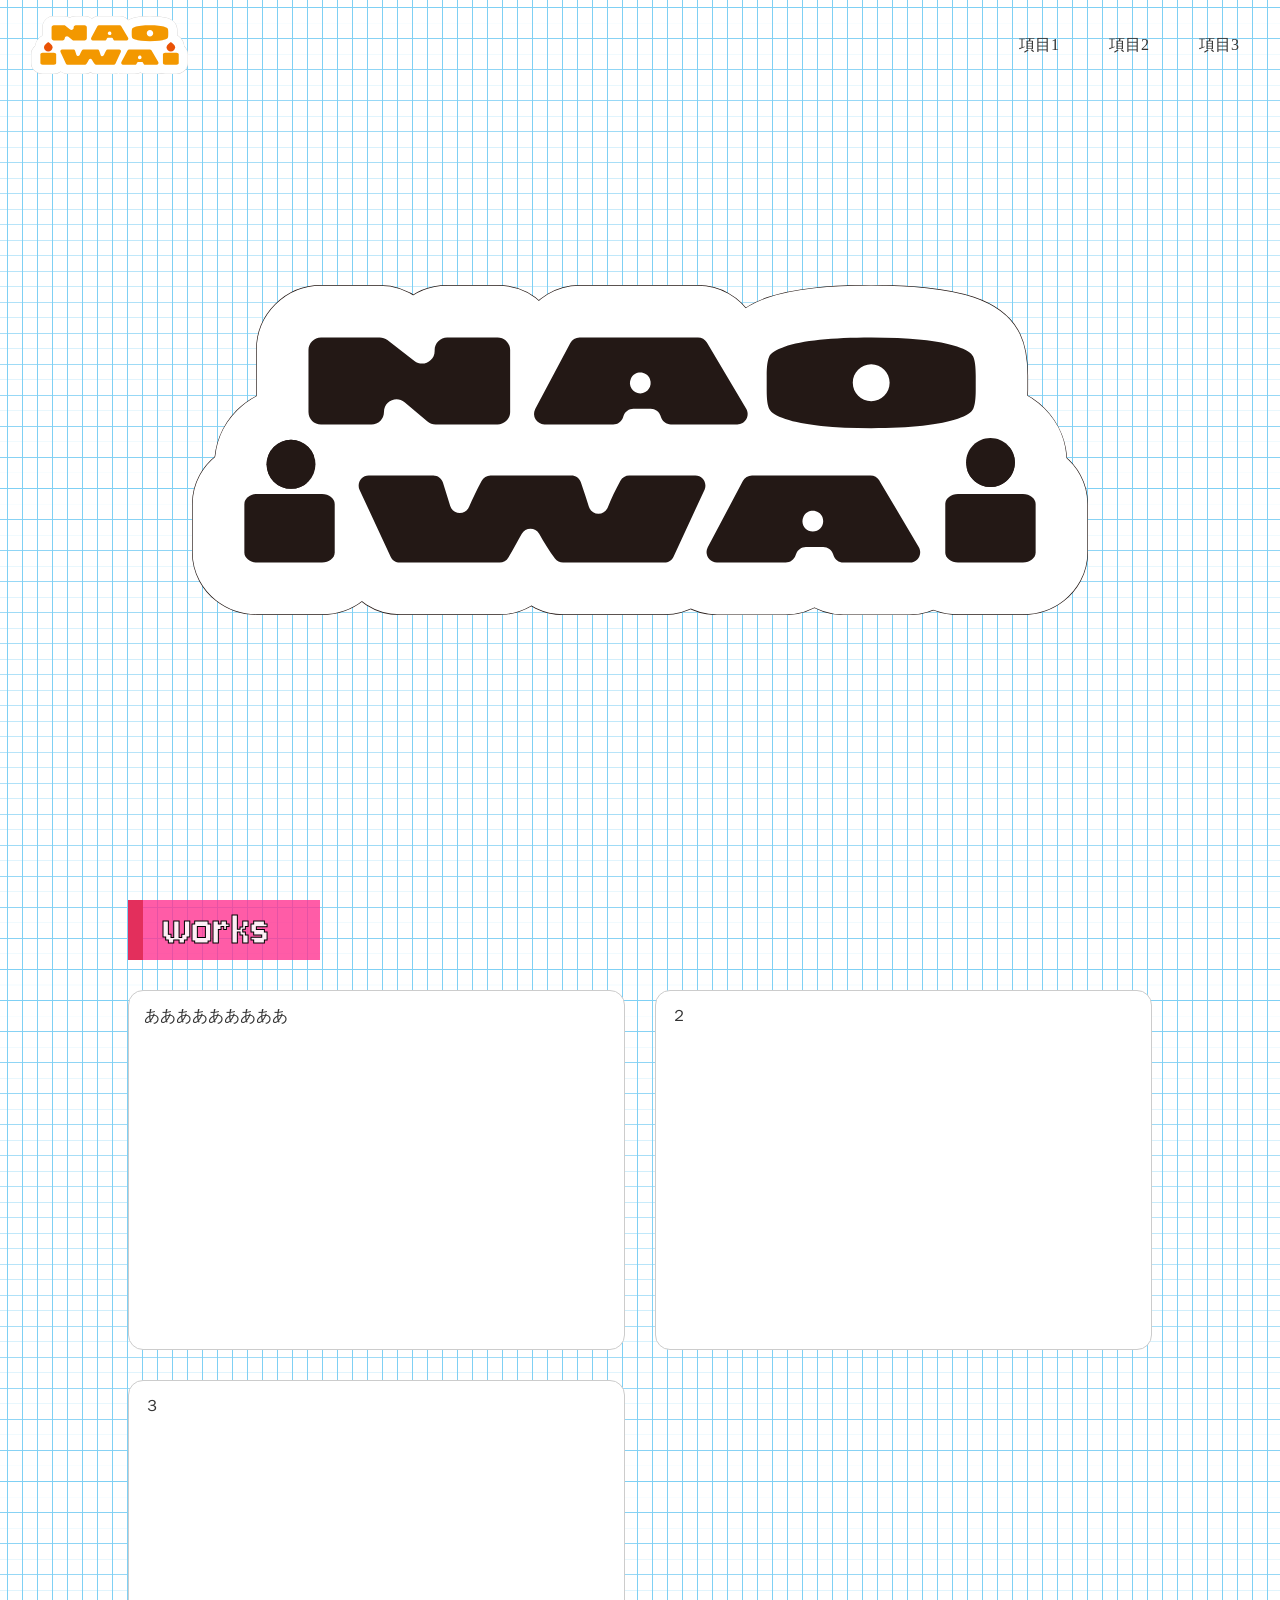
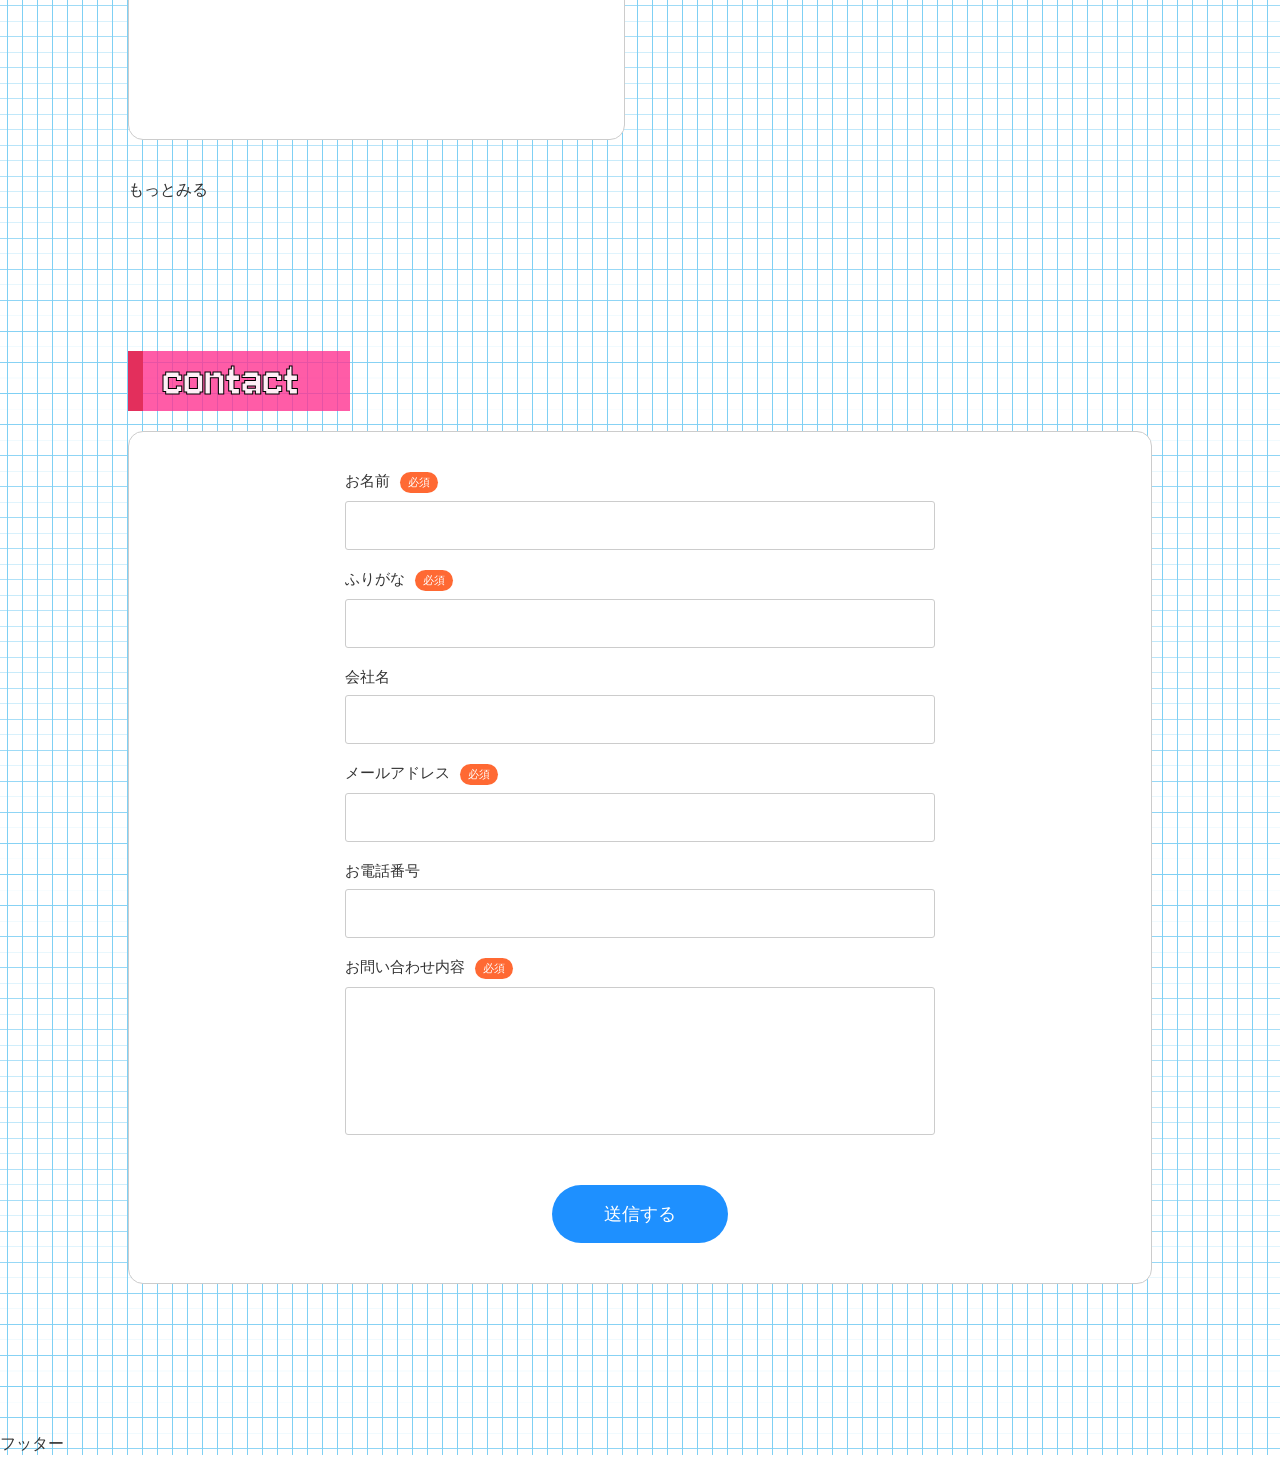
==== index.html @ 68510808 "途中" ====
<!doctype html>
<html lang="ja">
  <head>
    <meta charset="UTF-8" />
    <meta name="viewport" content="width=device-width, initial-scale=1.0" />
    <link rel="stylesheet" href="css/style.css" />
    <link rel="preconnect" href="https://fonts.googleapis.com" />
    <link rel="preconnect" href="https://fonts.gstatic.com" crossorigin />
    <link
      href="https://fonts.googleapis.com/css2?family=Afacad:ital,wght@0,400..700;1,400..700&family=Coral+Pixels&family=DotGothic16&family=Jersey+10&family=Kiwi+Maru&family=Noto+Serif+JP:wght@200..900&display=swap"
      rel="stylesheet"
    />
    <title>portfolio</title>
  </head>
  <body>
    <header>
      <h1>
        <a href="index.html">
          <img src="img/svg/logo-yellow-stroke.svg" alt="logo" />
        </a>
      </h1>
      <nav class="global-nav">
        <ul>
          <li><a href="">項目1</a></li>
          <li><a href="">項目2</a></li>
          <li><a href="">項目3</a></li>
        </ul>
      </nav>
    </header>
    <main>
      <h1 class="main-visual">
        <img src="img/svg/logo-black-stroke.svg" alt="logo" />
      </h1>
      <section class="works">
        <h2 class="section-title">works</h2>
        <ul class="works-list">
          <li>
            <a href="">あああああああああ</a>
          </li>
          <li><a href="">２</a></li>
          <li><a href="">３</a></li>
        </ul>
        <a href="" class="more-btn">もっとみる</a>
      </section>

      <!-- <section class="works">
          <h2 class="section-title"></h2>
        </section>
        <section class="profile">
          <h2 class="section-title"></h2>
        </section>
        <section class="favourites">
          <h2 class="section-title"></h2>
        </section> -->
      <section class="contact">
        <h2 class="section-title">contact</h2>
        <div class="bg-wrap">
          <form action="" method="post">
            <p>
              <label for="name" class="required">お名前</label>
              <input type="text" name="name" id="name" required />
            </p>
            <p>
              <label for="kana" class="required">ふりがな</label>
              <input type="text" name="kana" id="kana" required />
            </p>
            <p>
              <label for="company">会社名</label>
              <input type="text" name="company" id="company" />
            </p>
            <p>
              <label for="email" class="required">メールアドレス</label>
              <input type="email" name="email" id="email" />
            </p>
            <p>
              <label for="tel">お電話番号</label>
              <input type="tel" name="tel" id="tel" />
            </p>
            <p>
              <label for="detail" class="required">お問い合わせ内容</label>
              <textarea name="detail" id="detail" rows="6" required></textarea>
            </p>
            <input type="submit" value="送信する" />
          </form>
        </div>
      </section>
    </main>
    <footer>フッター</footer>
    <script src="https://ajax.googleapis.com/ajax/libs/jquery/3.7.1/jquery.min.js"></script>
    <script type="text/javascript" src="js/main.js"></script>
  </body>
</html>
---- css/style.css ----
@charset "utf-8";
* {
  margin: 0;
  padding: 0;
  box-sizing: border-box;
}
body {
  /* font-family: sans-serif; */
  color: #333;
  position: relative;
  z-index: 0;
  isolation: isolate;
}
body::before {
  content: "";
  position: absolute;
  top: 0;
  left: 0;
  width: 100%;
  height: 100%;
  background-image: url(../img/bg-grid-lightblue.png);
  background-size: 15px;
  opacity: 0.5;
  z-index: -1;
}
img {
  width: 100%;
  vertical-align: auto;
}
a {
  color: #333;
  text-decoration: none;
}
li {
  list-style: none;
}
h1,
h2,
h3 {
  line-height: 1;
}
@media (width>767px) {
  .bg-wrap {
    margin: 80px auto;
    padding: 30px 40px;
  }
}

/* 共通 */
p {
  font-size: 15px;
}
section {
  width: 80vw;
  margin: 0 auto 150px;
}
.bg-wrap {
  /* width: 100%; */
  margin: 20px auto;
  padding: 40px 20px;
  background-color: #fff;
  border: 1px solid #ccc;
  border-radius: 15px;
}
h2.section-title {
  width: fit-content;
  padding: 5px 50px 5px 20px;
  font-family: "Jersey 10", sans-serif;
  font-weight: 400;
  font-size: 50px;
  color: transparent;
  background-color: rgb(255, 52, 146, 0.8);
  border-left: 15px solid rgb(227, 47, 92);
  text-shadow: 0 0 0 rgb(255, 255, 255, 0.9);
  -webkit-text-stroke: 1px #000;
  text-stroke: 1px #000;
}

/* header */
header {
  width: 100%;
  height: 60px;
  margin: 0 auto;
  padding: 0 30px;
  display: flex;
  justify-content: space-between;
  gap: 30px;
  border: 1px solid transparent;
  position: fixed;
  top: 15px;
  left: 50%;
  transform: translatex(-50%);
  transition: all 0.2s;
  z-index: 99999;
}
header.is-scrolled {
  width: 40vw;
  padding: 5px 50px;
  background-color: #fff;
  border-radius: 100vh;
  border: 1px solid #ccc;
}
header h1 {
  visibility: hidden;
}
header.is-scrolled h1 {
  visibility: visible;
}
header h1 img {
  height: 100%;
}
header .global-nav ul {
  height: 100%;
  display: flex;
  gap: 30px;
  place-items: center;
}
header .global-nav ul li a {
  padding: 10px;
  display: block;
}

/* main-visual */
.main-visual {
  width: 70vw;
  height: 100vh;
  margin: 0 auto;
  display: grid;
  place-items: center;
}

/* works */
.works-list {
  margin: 30px auto 40px;
  display: grid;
  grid-template-rows: auto;
  grid-template-columns: repeat(2, 1fr);
  gap: 30px;
}
.works-list li {
  height: 40vh;
  padding: 15px;
  background-color: #fff;
  border: 1px solid #ccc;
  border-radius: 15px;
}
.works-list li a {
  display: block;
  width: 100%;
  height: 100%;
}

/* contact */
section.contact form {
  display: flex;
  flex-direction: column;
  gap: 20px;
  margin: 0 auto;
}
section.contact form p {
  display: flex;
  flex-direction: column;
  /* justify-content: space-between; */
  /* align-items: center; */
  gap: 8px;
}
section.contact form p label {
  /* margin-bottom: 8px; */
}
section.conact form input {
  height: 6vh;
}
section.contact form textarea {
  margin-bottom: 30px;
  resize: none;
}
section.contact form input,
section.contact form textarea {
  width: 100%;
  padding: 13px;
  font-size: 18px;
  border: 1px solid #ccc;
  border-radius: 3px;
}
section.contact form input[type="submit"] {
  width: 90%;
  line-height: 1;
  margin: 0 auto;
  padding: 25px;
  display: block;
  cursor: pointer;
  color: #fff;
  background-color: dodgerblue;
  /* background-color: deeppink; */
  border: none;
  border-radius: 100vh;
}
section.contact form label.required::after {
  content: "必須";
  margin-left: 10px;
  padding: 5px 8px;
  font-size: 11px;
  font-weight: 500;
  color: #fff;
  line-height: 1;
  background-color: rgba(255, 68, 0, 0.8);
  border-radius: 100vh;
  display: inline-flex;
  place-items: center;
  vertical-align: middle;
}
@media (width>767px) {
  section.contact form {
    width: 60%;
  }
  section.contact form input[type="submit"] {
    width: 30%;
    padding: 20px;
  }
}
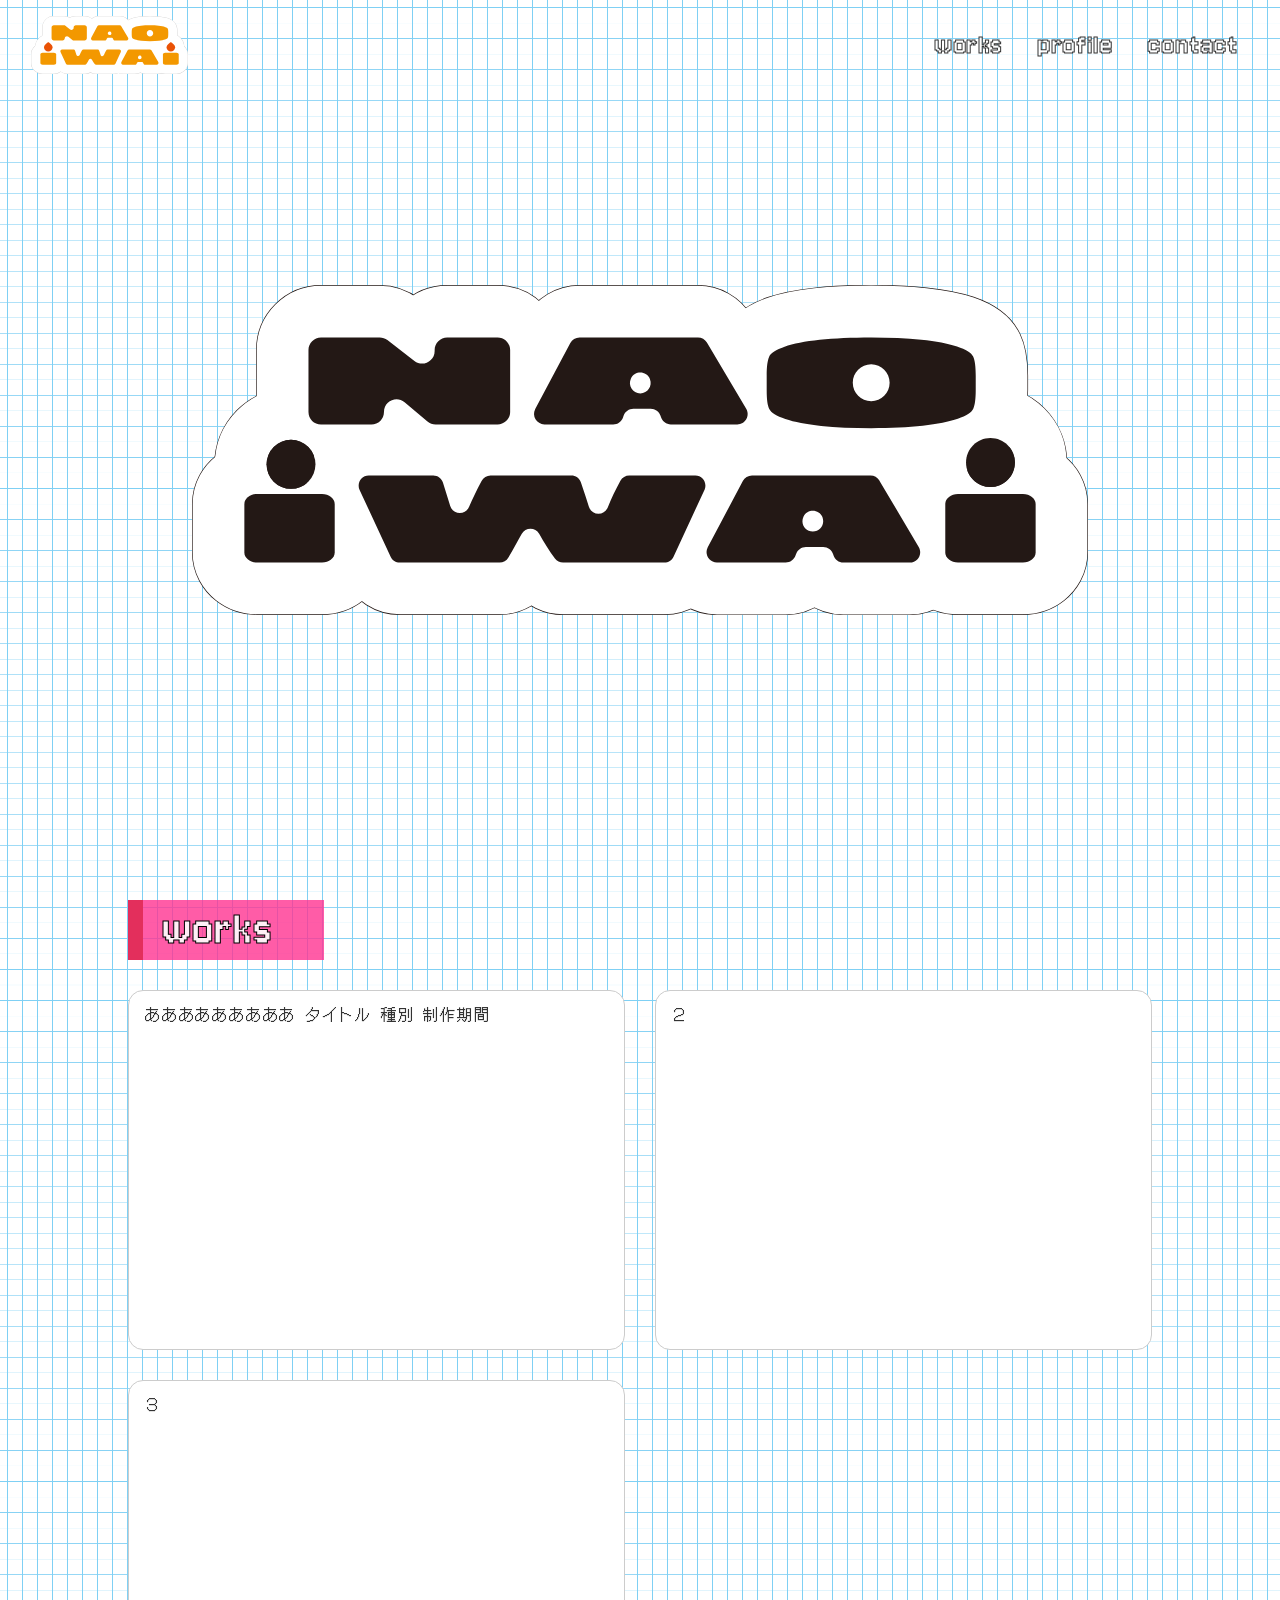
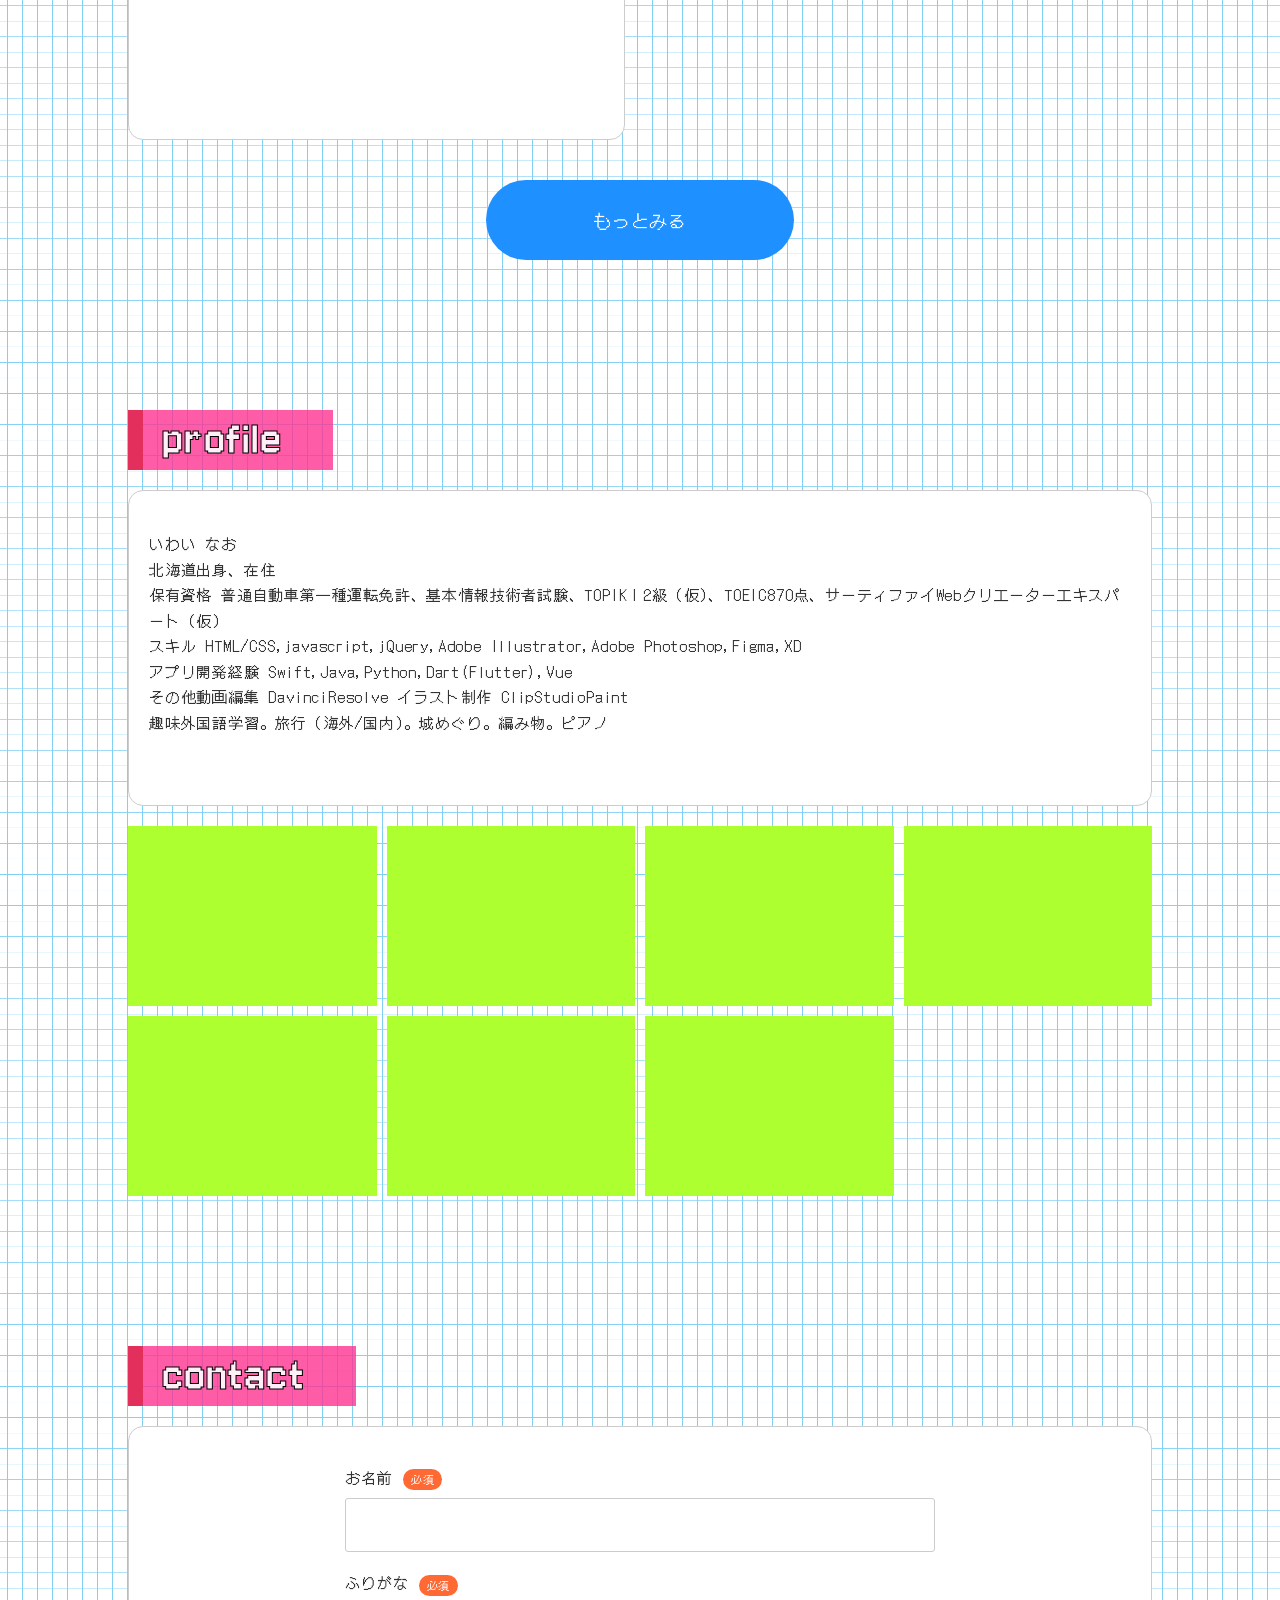
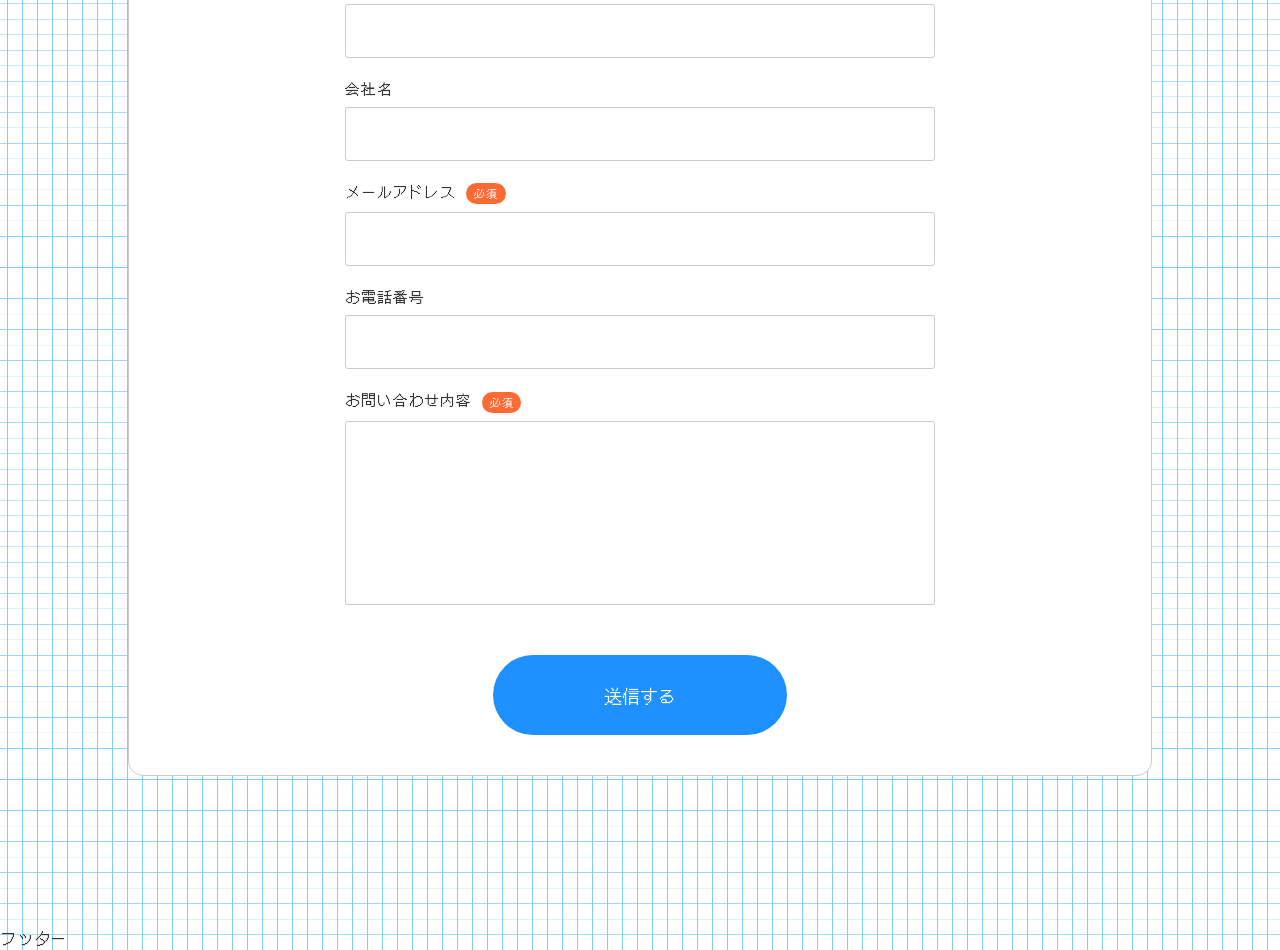
==== commit 2064155b: "学校途中" ====
--- a/index.html
+++ b/index.html
@@ -21,9 +21,9 @@
       </h1>
       <nav class="global-nav">
         <ul>
-          <li><a href="">項目1</a></li>
-          <li><a href="">項目2</a></li>
-          <li><a href="">項目3</a></li>
+          <li><a href="#works">works</a></li>
+          <li><a href="#profile">profile</a></li>
+          <li><a href="#contact">contact</a></li>
         </ul>
       </nav>
     </header>
@@ -31,11 +31,11 @@
       <h1 class="main-visual">
         <img src="img/svg/logo-black-stroke.svg" alt="logo" />
       </h1>
-      <section class="works">
+      <section class="works" id="works">
         <h2 class="section-title">works</h2>
         <ul class="works-list">
           <li>
-            <a href="">あああああああああ</a>
+            <a href="">あああああああああ タイトル 種別 制作期間</a>
           </li>
           <li><a href="">２</a></li>
           <li><a href="">３</a></li>
@@ -43,16 +43,41 @@
         <a href="" class="more-btn">もっとみる</a>
       </section>
 
-      <!-- <section class="works">
-          <h2 class="section-title"></h2>
-        </section>
-        <section class="profile">
-          <h2 class="section-title"></h2>
-        </section>
-        <section class="favourites">
-          <h2 class="section-title"></h2>
-        </section> -->
-      <section class="contact">
+      <section class="profile" id="profile">
+        <h2 class="section-title">profile</h2>
+        <div class="bg-wrap">
+          <div class="detail">
+            <p>いわい なお</p>
+            <p>北海道出身、在住</p>
+            <p>
+              保有資格
+              普通自動車第一種運転免許、基本情報技術者試験、TOPIKⅠ2級（仮）、TOEIC870点、サーティファイWebクリエーターエキスパート（仮）
+            </p>
+            <p>
+              スキル HTML/CSS,javascript,jQuery,Adobe Illustrator,Adobe
+              Photoshop,Figma,XD
+            </p>
+            <p>アプリ開発経験 Swift,Java,Python,Dart(Flutter),Vue</p>
+            <p>その他動画編集 DavinciResolve イラスト制作 ClipStudioPaint</p>
+            <p>趣味外国語学習。旅行（海外/国内）。城めぐり。編み物。ピアノ</p>
+          </div>
+        </div>
+        <div class="favourites">
+          <ul>
+            <li class="fav-item1">
+              <p>写真説明がここに入る。写真説明の文章サンプル</p>
+            </li>
+            <li class="fav-item2"><p>写真説明A</p></li>
+            <li class="fav-item3"><p>写真説明A</p></li>
+            <li class="fav-item4"><p>写真説明A</p></li>
+            <li class="fav-item5"><p>写真説明A</p></li>
+            <li class="fav-item6"><p>写真説明A</p></li>
+            <li class="fav-item7"><p>写真説明A</p></li>
+          </ul>
+        </div>
+      </section>
+
+      <section class="contact" id="contact">
         <h2 class="section-title">contact</h2>
         <div class="bg-wrap">
           <form action="" method="post">
@@ -86,6 +111,8 @@
       </section>
     </main>
     <footer>フッター</footer>
+    <!-- topへもどるボタン -->
+
     <script src="https://ajax.googleapis.com/ajax/libs/jquery/3.7.1/jquery.min.js"></script>
     <script type="text/javascript" src="js/main.js"></script>
   </body>
--- a/css/style.css
+++ b/css/style.css
@@ -5,7 +5,8 @@
   box-sizing: border-box;
 }
 body {
-  /* font-family: sans-serif; */
+  font-family: "DotGothic16", sans-serif;
+  letter-spacing: 0.05em;
   color: #333;
   position: relative;
   z-index: 0;
@@ -30,6 +31,7 @@
 a {
   color: #333;
   text-decoration: none;
+  line-height: 1;
 }
 li {
   list-style: none;
@@ -75,6 +77,14 @@
   -webkit-text-stroke: 1px #000;
   text-stroke: 1px #000;
 }
+.works .more-btn:hover,
+section.contact form input[type="submit"]:hover {
+  color: #333;
+  background-color: #fff;
+  border: 2px solid dodgerblue;
+  transform: translatey(5px);
+  /* transform: scale(1.02); */
+}
 
 /* header */
 header {
@@ -90,7 +100,7 @@
   top: 15px;
   left: 50%;
   transform: translatex(-50%);
-  transition: all 0.2s;
+  transition: all 0.4s;
   z-index: 99999;
 }
 header.is-scrolled {
@@ -112,12 +122,27 @@
 header .global-nav ul {
   height: 100%;
   display: flex;
-  gap: 30px;
+  gap: 15px;
   place-items: center;
 }
 header .global-nav ul li a {
   padding: 10px;
+  color: transparent;
+  font-family: "Jersey 10", sans-serif;
+  font-weight: 400;
+  font-size: 30px;
   display: block;
+  text-shadow: 0 0 0 rgb(255, 255, 255, 0.9);
+  -webkit-text-stroke: 1px #333;
+  text-stroke: 1px #333;
+  transition: all 0.2s;
+}
+header.is-scrolled .global-nav ul li a {
+  font-size: 26px;
+}
+header .global-nav ul li a:hover {
+  opacity: 0.8;
+  transform: translateY(2px);
 }
 
 /* main-visual */
@@ -128,6 +153,18 @@
   display: grid;
   place-items: center;
 }
+.main-visual img {
+  animation: fuwafuwa 3s ease-in-out infinite alternate;
+  transition: 1s ease-in-out;
+}
+@keyframes fuwafuwa {
+  0% {
+    transform: translate(0px, -10px) rotate(0deg);
+  }
+  100% {
+    transform: translate(0, 10px) rotate(0deg);
+  }
+}
 
 /* works */
 .works-list {
@@ -139,15 +176,64 @@
 }
 .works-list li {
   height: 40vh;
-  padding: 15px;
   background-color: #fff;
   border: 1px solid #ccc;
   border-radius: 15px;
 }
 .works-list li a {
+  width: 100%;
+  height: 100%;
+  padding: 15px;
   display: block;
-  width: 100%;
-  height: 100%;
+}
+.works .more-btn {
+  width: 30%;
+  height: 80px;
+  margin: 0 auto;
+  padding: 20px;
+  font-size: 18px;
+  color: #fff;
+  background-color: dodgerblue;
+  border-radius: 100vh;
+  display: grid;
+  place-items: center;
+  transition: all 0.2s ease-in-out;
+}
+
+/* profile */
+.profile .detail {
+  margin-bottom: 30px;
+}
+.profile .detail p {
+  line-height: 1.7;
+}
+.profile .favourites ul {
+  display: grid;
+  grid-template-rows: auto;
+  grid-template-columns: repeat(4, 1fr);
+  gap: 10px;
+}
+.profile .favourites ul li {
+  height: 180px;
+  background-color: greenyellow;
+  transition: all 0.1s;
+}
+.profile .favourites ul li p {
+  width: 100%;
+  height: 100%;
+  padding: 15px;
+  display: grid;
+  place-items: center;
+  opacity: 0;
+  transition: all 0.1s;
+}
+.profile .favourites ul li:hover p {
+  background-color: rgb(51, 51, 51, 0.2);
+
+  opacity: 1;
+}
+.profile .favourites ul li.fav-item1 {
+  background-image: url();
 }
 
 /* contact */
@@ -160,8 +246,6 @@
 section.contact form p {
   display: flex;
   flex-direction: column;
-  /* justify-content: space-between; */
-  /* align-items: center; */
   gap: 8px;
 }
 section.contact form p label {
@@ -181,6 +265,7 @@
   font-size: 18px;
   border: 1px solid #ccc;
   border-radius: 3px;
+  font-family: "DotGothic16", sans-serif;
 }
 section.contact form input[type="submit"] {
   width: 90%;
@@ -189,11 +274,12 @@
   padding: 25px;
   display: block;
   cursor: pointer;
+  font-family: "DotGothic16", sans-serif;
   color: #fff;
   background-color: dodgerblue;
-  /* background-color: deeppink; */
-  border: none;
+  border: 2px solid transparent;
   border-radius: 100vh;
+  transition: all 0.2s ease-in-out;
 }
 section.contact form label.required::after {
   content: "必須";
@@ -214,7 +300,8 @@
     width: 60%;
   }
   section.contact form input[type="submit"] {
-    width: 30%;
+    width: 50%;
+    height: 80px;
     padding: 20px;
   }
 }
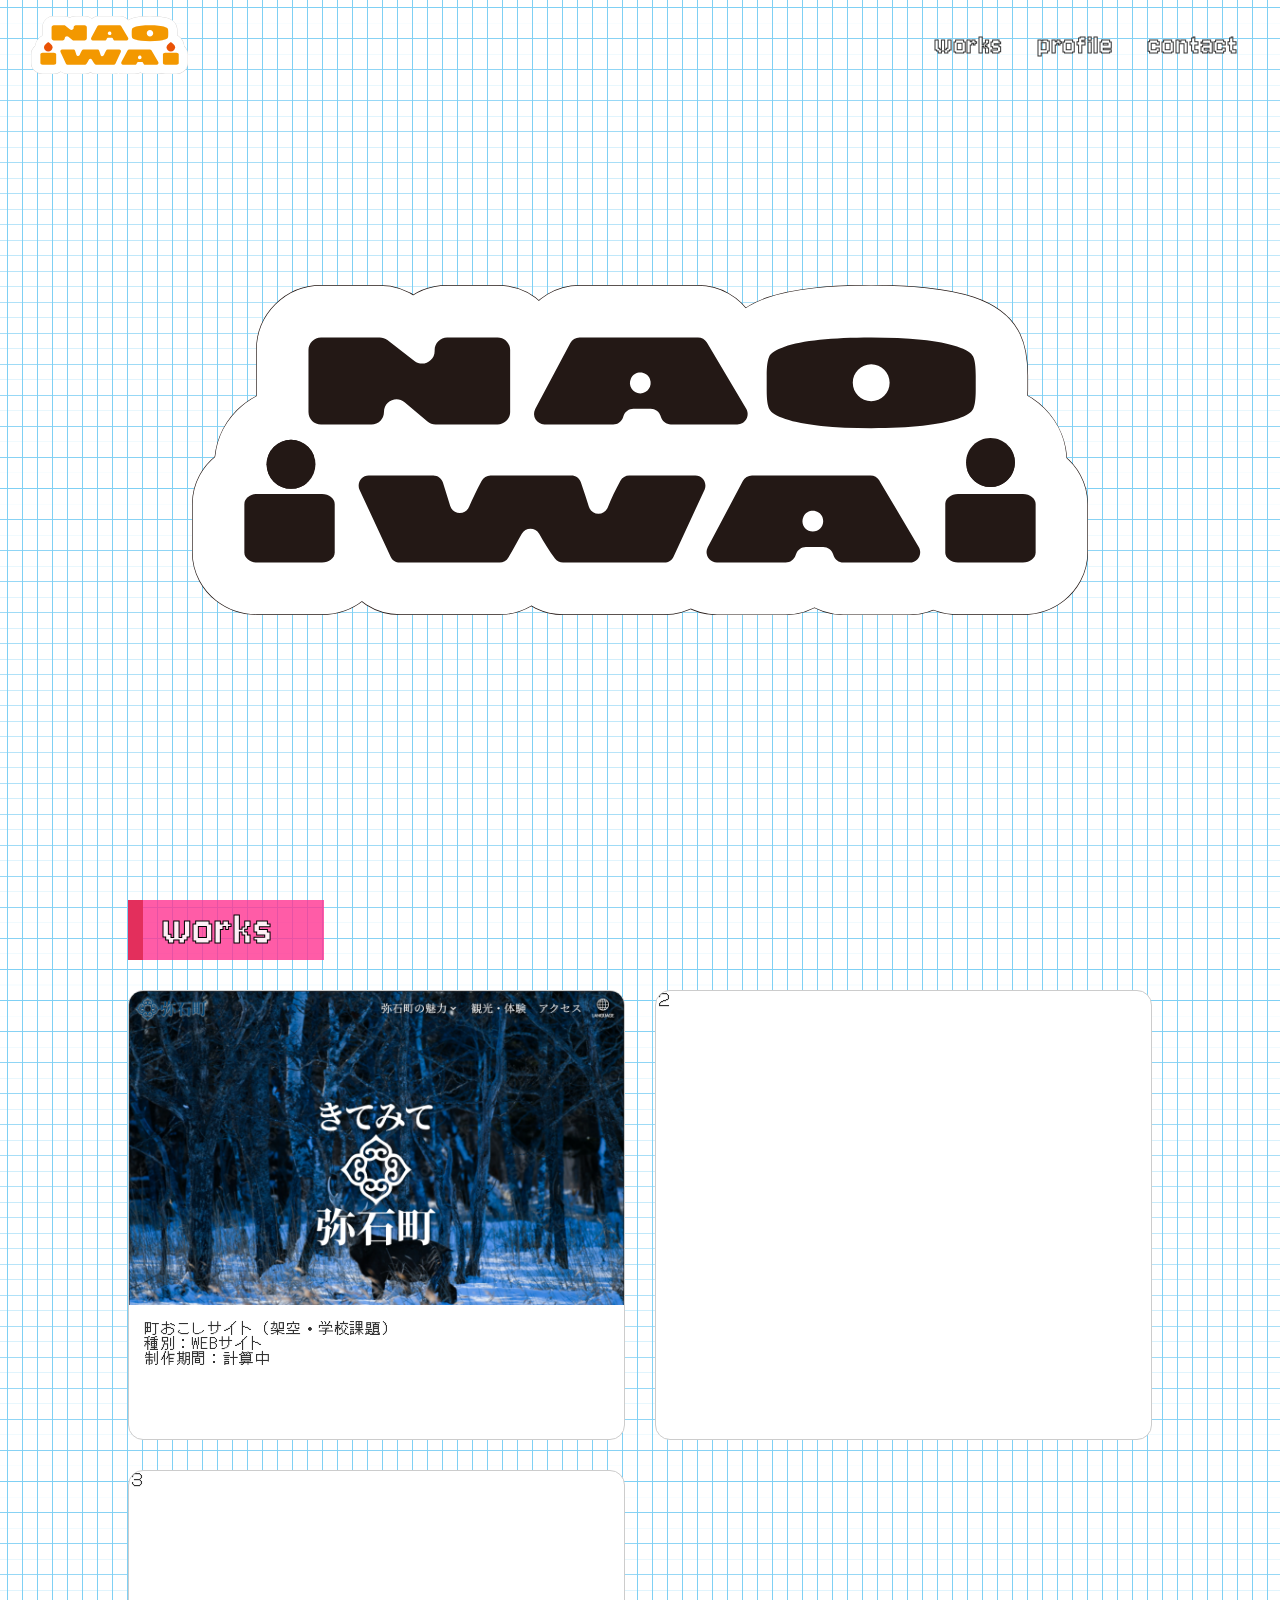
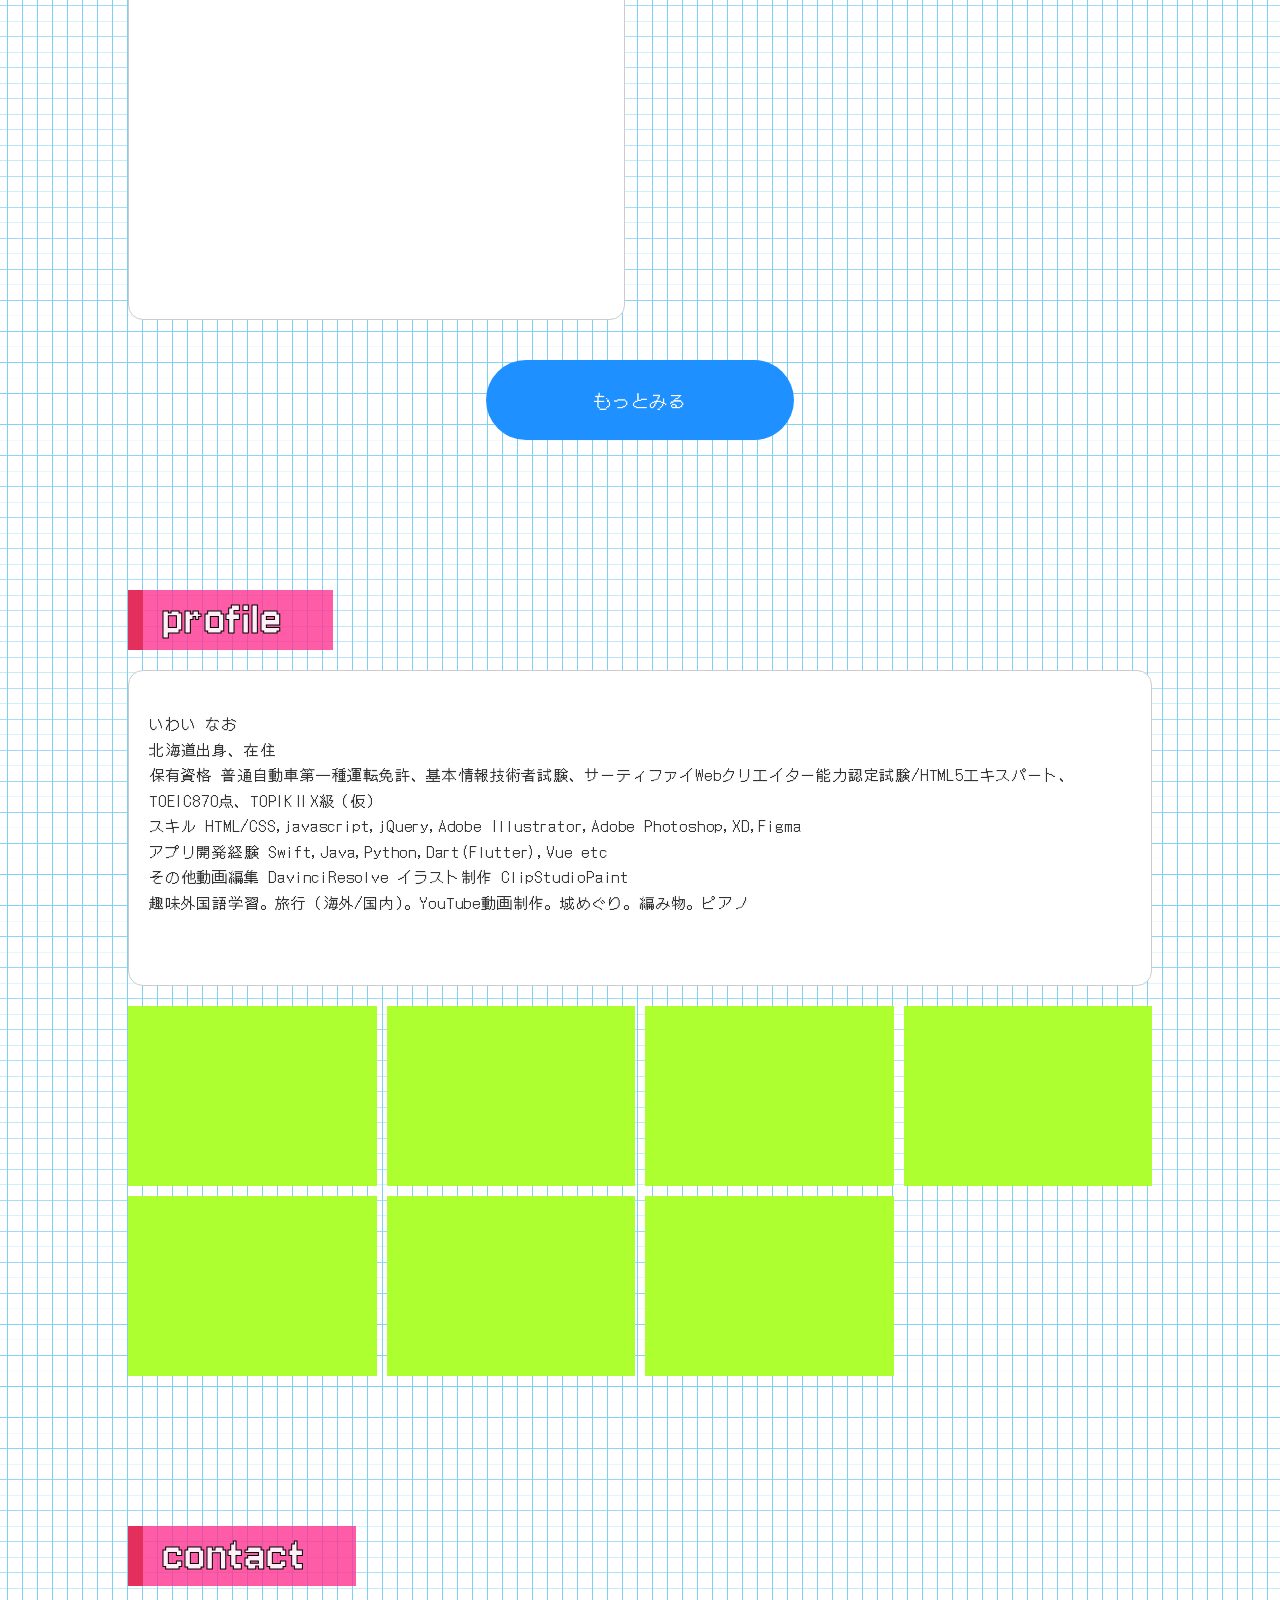
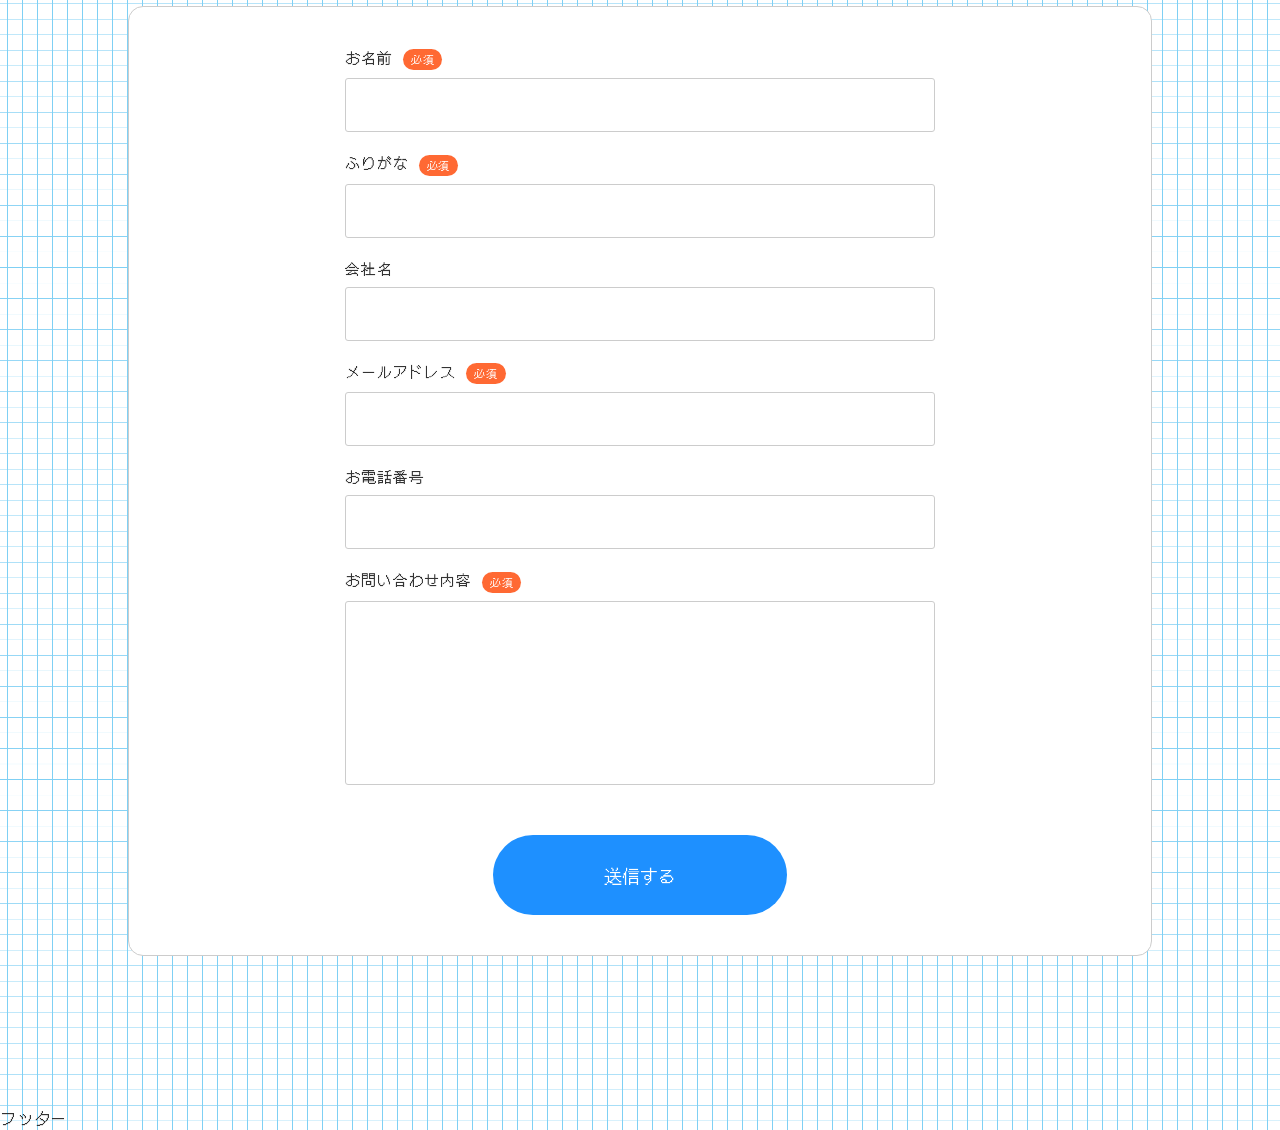
==== commit b1479511: "works修正途中" ====
--- a/index.html
+++ b/index.html
@@ -35,7 +35,21 @@
         <h2 class="section-title">works</h2>
         <ul class="works-list">
           <li>
-            <a href="">あああああああああ タイトル 種別 制作期間</a>
+            <a href="">
+              <div class="work-item">
+                <div class="img">
+                  <img
+                    src="img/work-biseki-pc.png"
+                    alt="弥石町サイトイメージ"
+                  />
+                </div>
+                <div class="info">
+                  <p>町おこしサイト（架空・学校課題）</p>
+                  <p>種別：WEBサイト</p>
+                  <p>制作期間：計算中</p>
+                </div>
+              </div>
+            </a>
           </li>
           <li><a href="">２</a></li>
           <li><a href="">３</a></li>
@@ -51,15 +65,20 @@
             <p>北海道出身、在住</p>
             <p>
               保有資格
-              普通自動車第一種運転免許、基本情報技術者試験、TOPIKⅠ2級（仮）、TOEIC870点、サーティファイWebクリエーターエキスパート（仮）
+              普通自動車第一種運転免許、基本情報技術者試験、サーティファイWebクリエイター能力認定試験/HTML5エキスパート、TOEIC870点、TOPIKⅡX級（仮）
             </p>
             <p>
               スキル HTML/CSS,javascript,jQuery,Adobe Illustrator,Adobe
-              Photoshop,Figma,XD
+              Photoshop,XD,Figma
             </p>
-            <p>アプリ開発経験 Swift,Java,Python,Dart(Flutter),Vue</p>
+            <p>アプリ開発経験 Swift,Java,Python,Dart(Flutter),Vue etc</p>
             <p>その他動画編集 DavinciResolve イラスト制作 ClipStudioPaint</p>
-            <p>趣味外国語学習。旅行（海外/国内）。城めぐり。編み物。ピアノ</p>
+            <p>
+              趣味外国語学習。旅行（海外/国内）。<a
+                href="https://youtube.com/@mihizosydleps"
+                >YouTube</a
+              >動画制作。城めぐり。編み物。ピアノ
+            </p>
           </div>
         </div>
         <div class="favourites">
--- a/css/style.css
+++ b/css/style.css
@@ -175,17 +175,38 @@
   gap: 30px;
 }
 .works-list li {
-  height: 40vh;
+  height: 50vh;
   background-color: #fff;
   border: 1px solid #ccc;
   border-radius: 15px;
+  overflow: hidden;
+  /* padding: 15px; */
 }
 .works-list li a {
   width: 100%;
   height: 100%;
+  display: block;
+}
+.works-list .work-item {
+  height: 100%;
+  display: flex;
+  flex-direction: column;
+}
+.works-list .work-item .img {
+  height: 70%;
+  overflow: hidden;
+}
+.works-list .work-item .img img {
+  width: 100%;
+}
+.works-list .work-item .info {
+  height: 30%;
   padding: 15px;
-  display: block;
-}
+
+  display: flex;
+  flex-direction: column;
+}
+
 .works .more-btn {
   width: 30%;
   height: 80px;
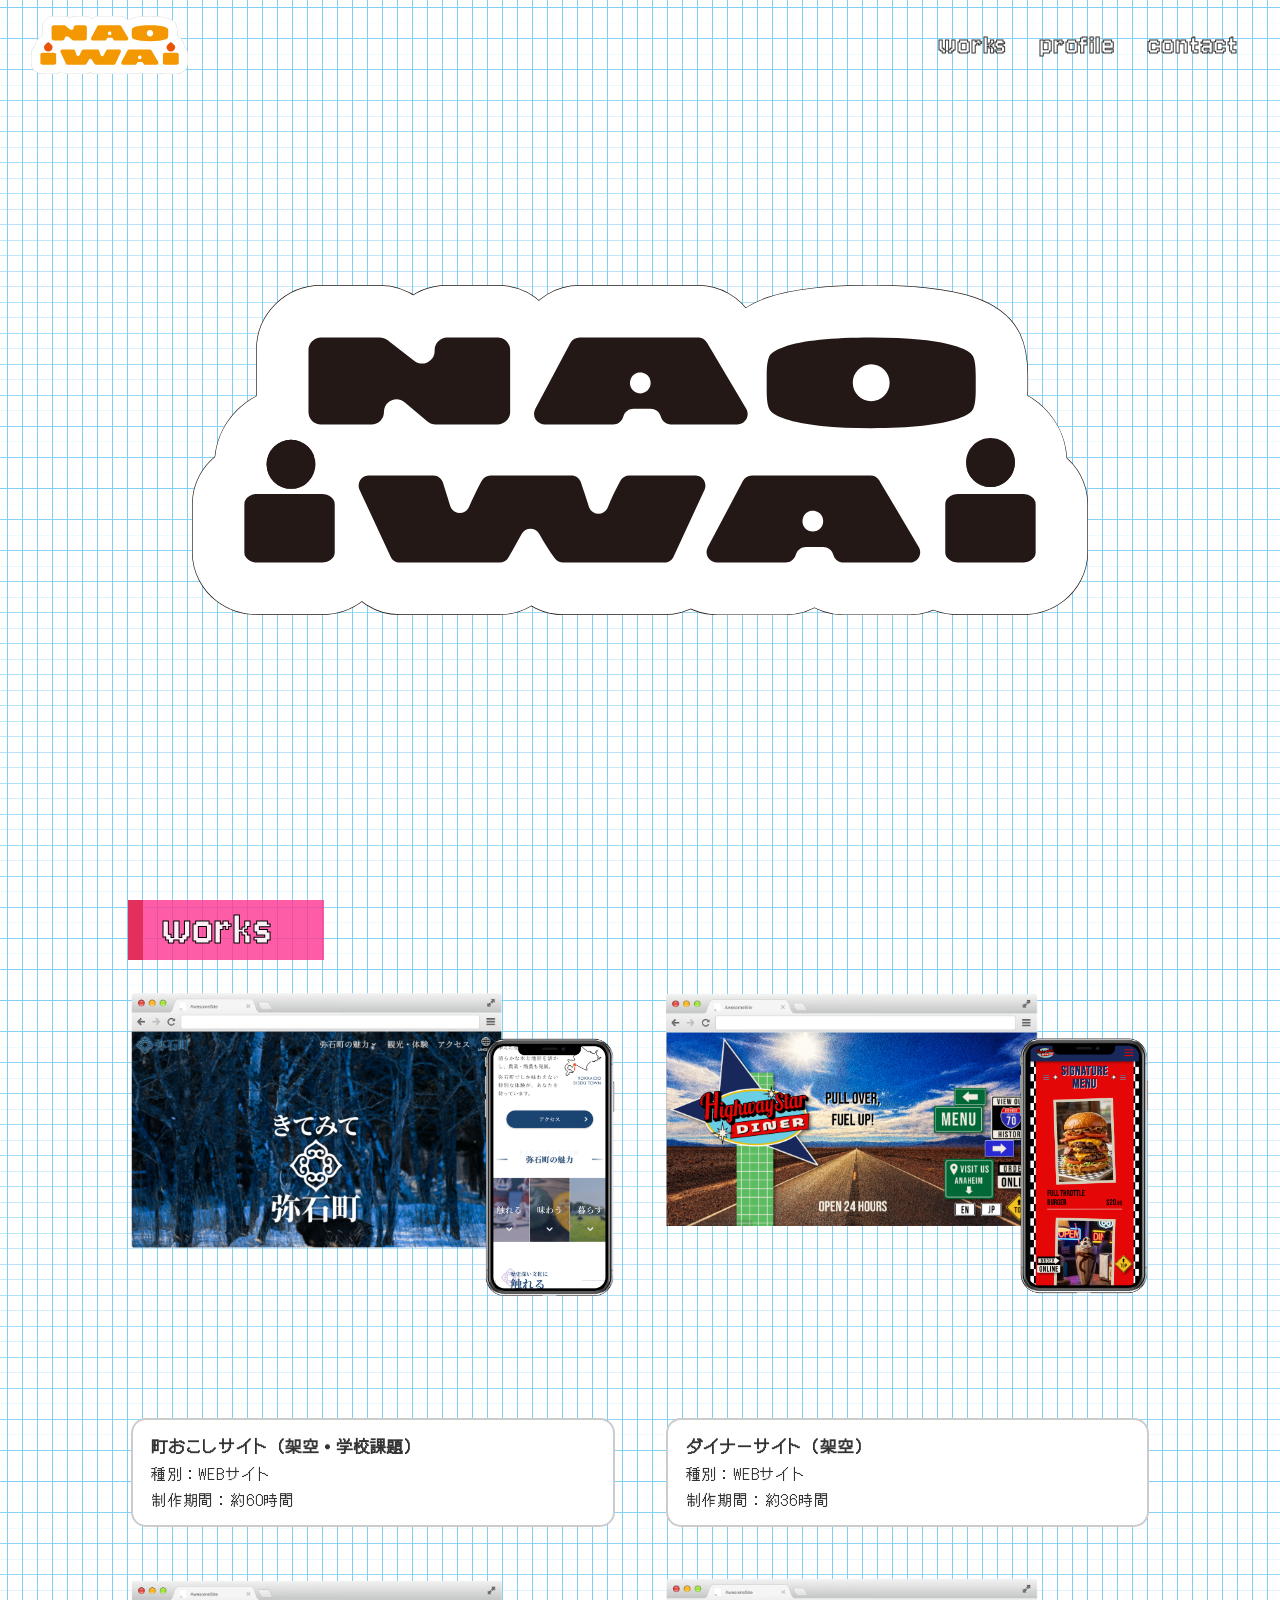
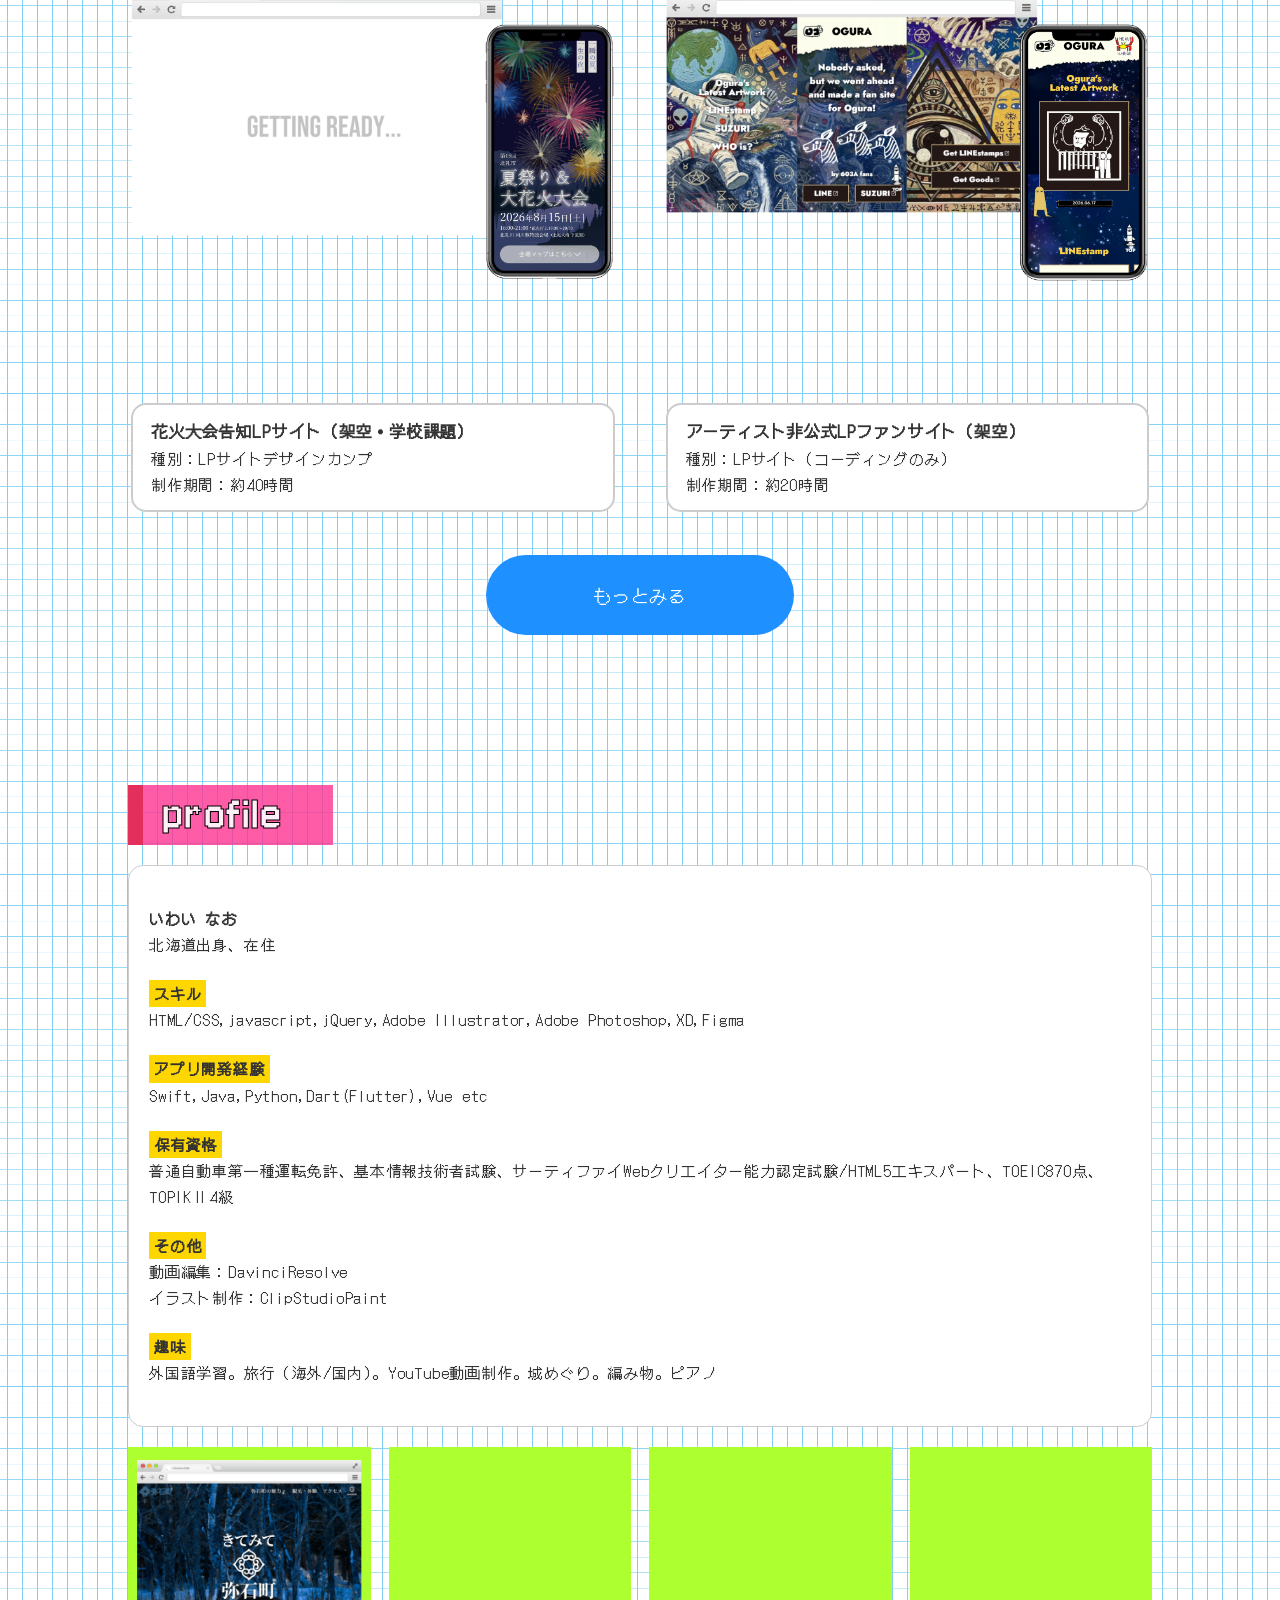
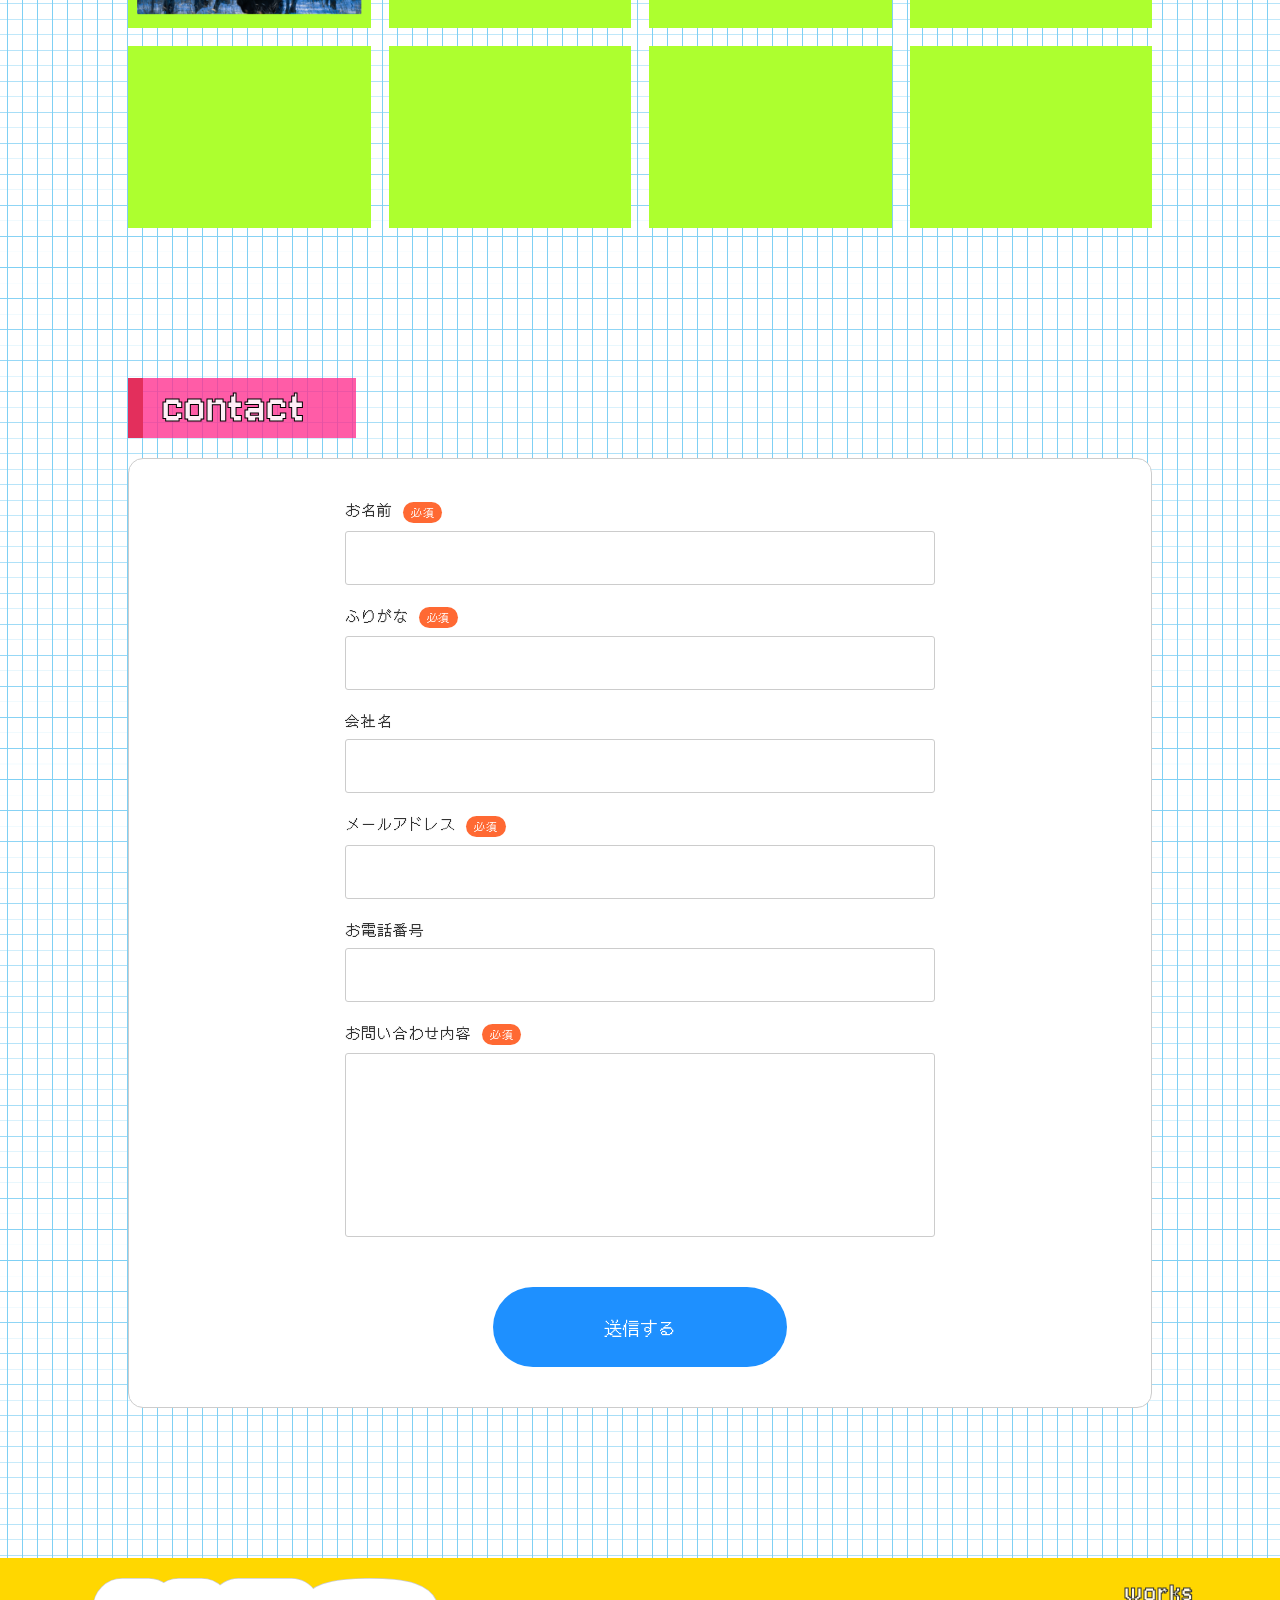
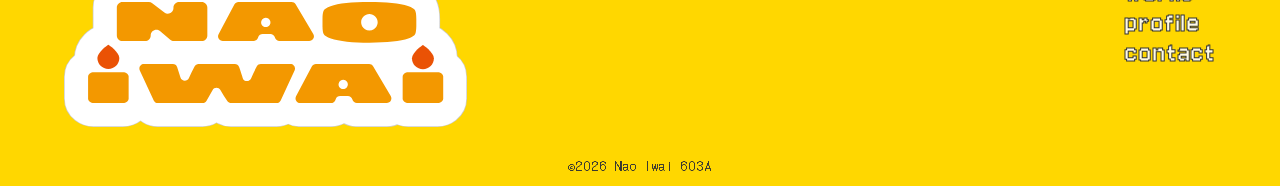
==== commit 3f1641b9: "SP対応" ====
--- a/index.html
+++ b/index.html
@@ -3,6 +3,7 @@
   <head>
     <meta charset="UTF-8" />
     <meta name="viewport" content="width=device-width, initial-scale=1.0" />
+    <link rel="stylesheet" href="css/common.css" />
     <link rel="stylesheet" href="css/style.css" />
     <link rel="preconnect" href="https://fonts.googleapis.com" />
     <link rel="preconnect" href="https://fonts.gstatic.com" crossorigin />
@@ -14,11 +15,11 @@
   </head>
   <body>
     <header>
-      <h1>
+      <div class="logo">
         <a href="index.html">
           <img src="img/svg/logo-yellow-stroke.svg" alt="logo" />
         </a>
-      </h1>
+      </div>
       <nav class="global-nav">
         <ul>
           <li><a href="#works">works</a></li>
@@ -35,67 +36,162 @@
         <h2 class="section-title">works</h2>
         <ul class="works-list">
           <li>
-            <a href="">
-              <div class="work-item">
-                <div class="img">
-                  <img
+            <a href="biseki">
+              <div class="work-item">
+                <div class="img website">
+                  <img
+                    class="mock-pc"
                     src="img/work-biseki-pc.png"
-                    alt="弥石町サイトイメージ"
-                  />
-                </div>
-                <div class="info">
-                  <p>町おこしサイト（架空・学校課題）</p>
+                    alt="弥石町サイトイメージPC"
+                  />
+                  <img
+                    class="mock-sp"
+                    src="img/work-biseki-sp.png"
+                    alt="弥石町サイトイメージSP"
+                  />
+                </div>
+                <div class="info">
+                  <p class="title">町おこしサイト（架空・学校課題）</p>
                   <p>種別：WEBサイト</p>
-                  <p>制作期間：計算中</p>
-                </div>
-              </div>
-            </a>
-          </li>
-          <li><a href="">２</a></li>
-          <li><a href="">３</a></li>
+                  <p>制作期間：約60時間</p>
+                </div>
+              </div>
+            </a>
+          </li>
+          <li>
+            <a href="diner">
+              <div class="work-item">
+                <div class="img website">
+                  <img
+                    class="mock-pc"
+                    src="img/work-diner-pc.png"
+                    alt="ダイナーサイトイメージPC"
+                  />
+                  <img
+                    class="mock-sp"
+                    src="img/work-diner-sp.png"
+                    alt="ダイナーサイトイメージSP"
+                  />
+                </div>
+                <div class="info">
+                  <p class="title">ダイナーサイト（架空）</p>
+                  <p>種別：WEBサイト</p>
+                  <p>制作期間：約36時間</p>
+                </div>
+              </div>
+            </a>
+          </li>
+          <li>
+            <a href="hokurei">
+              <div class="work-item">
+                <div class="img website">
+                  <img
+                    class="mock-pc"
+                    src="img/work-pc-ready.png"
+                    alt="花火大会LPサイトイメージPC"
+                  />
+                  <img
+                    class="mock-sp"
+                    src="img/work-hokurei1.png"
+                    alt="ダイナーサイトイメージSP"
+                  />
+                </div>
+                <div class="info">
+                  <p class="title">花火大会告知LPサイト（架空・学校課題）</p>
+                  <p>種別：LPサイトデザインカンプ</p>
+                  <p>制作期間：約40時間</p>
+                </div>
+              </div>
+            </a>
+          </li>
+          <li>
+            <a href="ogura">
+              <div class="work-item">
+                <div class="img website">
+                  <img
+                    class="mock-pc"
+                    src="img/work-ogura-pc.png"
+                    alt="非公式LPファンサイトイメージPC"
+                  />
+                  <img
+                    class="mock-sp"
+                    src="img/work-ogura-sp.png"
+                    alt="非公式LPファンサイトイメージSP"
+                  />
+                </div>
+                <div class="info">
+                  <p class="title">アーティスト非公式LPファンサイト（架空）</p>
+                  <p>種別：LPサイト（コーディングのみ）</p>
+                  <p>制作期間：約20時間</p>
+                </div>
+              </div>
+            </a>
+          </li>
         </ul>
-        <a href="" class="more-btn">もっとみる</a>
+        <a href="work-detail.html?id=sns-app" class="more-btn">もっとみる</a>
       </section>
-
       <section class="profile" id="profile">
         <h2 class="section-title">profile</h2>
         <div class="bg-wrap">
-          <div class="detail">
-            <p>いわい なお</p>
-            <p>北海道出身、在住</p>
-            <p>
-              保有資格
-              普通自動車第一種運転免許、基本情報技術者試験、サーティファイWebクリエイター能力認定試験/HTML5エキスパート、TOEIC870点、TOPIKⅡX級（仮）
-            </p>
-            <p>
-              スキル HTML/CSS,javascript,jQuery,Adobe Illustrator,Adobe
-              Photoshop,XD,Figma
-            </p>
-            <p>アプリ開発経験 Swift,Java,Python,Dart(Flutter),Vue etc</p>
-            <p>その他動画編集 DavinciResolve イラスト制作 ClipStudioPaint</p>
-            <p>
-              趣味外国語学習。旅行（海外/国内）。<a
-                href="https://youtube.com/@mihizosydleps"
-                >YouTube</a
-              >動画制作。城めぐり。編み物。ピアノ
-            </p>
-          </div>
+          <ul class="detail">
+            <li>
+              <p class="name">いわい なお</p>
+              <p>北海道出身、在住</p>
+            </li>
+            <li>
+              <p class="item-title">スキル</p>
+              <p>
+                HTML/CSS,javascript,jQuery,Adobe Illustrator,Adobe
+                Photoshop,XD,Figma
+              </p>
+            </li>
+            <li>
+              <p class="item-title">アプリ開発経験</p>
+              <p>Swift,Java,Python,Dart(Flutter),Vue etc</p>
+            </li>
+            <li>
+              <p class="item-title">保有資格</p>
+              <p>
+                普通自動車第一種運転免許、基本情報技術者試験、サーティファイWebクリエイター能力認定試験/HTML5エキスパート、TOEIC870点、TOPIKⅡ4級
+              </p>
+            </li>
+            <li>
+              <p class="item-title">その他</p>
+              <p>動画編集：DavinciResolve</p>
+              <p>イラスト制作：ClipStudioPaint</p>
+            </li>
+            <li>
+              <p class="item-title">趣味</p>
+              <p>
+                外国語学習。旅行（海外/国内）。<a
+                  href="https://youtube.com/@mihizosydleps"
+                  >YouTube</a
+                >動画制作。城めぐり。編み物。ピアノ
+              </p>
+            </li>
+          </ul>
         </div>
         <div class="favourites">
           <ul>
             <li class="fav-item1">
-              <p>写真説明がここに入る。写真説明の文章サンプル</p>
-            </li>
-            <li class="fav-item2"><p>写真説明A</p></li>
+              <div class="img-bg">
+                <p>写真説明がここに入る。写真説明の文章サンプル</p>
+              </div>
+            </li>
+            <li class="fav-item2">
+              <div class="img-bg">
+                <p>写真説明A</p>
+              </div>
+            </li>
             <li class="fav-item3"><p>写真説明A</p></li>
             <li class="fav-item4"><p>写真説明A</p></li>
             <li class="fav-item5"><p>写真説明A</p></li>
             <li class="fav-item6"><p>写真説明A</p></li>
             <li class="fav-item7"><p>写真説明A</p></li>
+            <li class="fav-item8"><p>写真説明A</p></li>
           </ul>
         </div>
       </section>
-
       <section class="contact" id="contact">
         <h2 class="section-title">contact</h2>
         <div class="bg-wrap">
@@ -129,7 +225,23 @@
         </div>
       </section>
     </main>
-    <footer>フッター</footer>
+    <footer>
+      <div class="footer-wrap">
+        <div class="logo">
+          <a href="index.html">
+            <img src="img/svg/logo-yellow-stroke.svg" alt="logo" />
+          </a>
+        </div>
+        <nav class="global-nav">
+          <ul>
+            <li><a href="#works">works</a></li>
+            <li><a href="#profile">profile</a></li>
+            <li><a href="#contact">contact</a></li>
+          </ul>
+        </nav>
+      </div>
+      <div class="copy"><small>&copy;2026 Nao Iwai 603A</small></div>
+    </footer>
     <!-- topへもどるボタン -->
 
     <script src="https://ajax.googleapis.com/ajax/libs/jquery/3.7.1/jquery.min.js"></script>
--- a/css/common.css
+++ b/css/common.css
@@ -0,0 +1,241 @@
+@charset "utf-8";
+* {
+  margin: 0;
+  padding: 0;
+  box-sizing: border-box;
+}
+body {
+  font-family: "DotGothic16", sans-serif;
+  letter-spacing: 0.05em;
+  color: #333;
+  position: relative;
+  z-index: 0;
+  isolation: isolate;
+}
+body::before {
+  content: "";
+  position: absolute;
+  top: 0;
+  left: 0;
+  width: 100%;
+  height: 100%;
+  background-image: url(../img/bg-grid-lightblue.png);
+  background-size: 15px;
+  opacity: 0.5;
+  z-index: -1;
+}
+img {
+  width: 100%;
+  vertical-align: auto;
+}
+a {
+  color: #333;
+  text-decoration: none;
+  line-height: 1;
+}
+li {
+  list-style: none;
+}
+h1,
+h2,
+h3 {
+  line-height: 1;
+}
+@media (width>767px) {
+  .bg-wrap {
+    margin: 80px auto;
+    padding: 30px 40px;
+  }
+}
+
+/* 共通 */
+p {
+  font-size: 15px;
+}
+section {
+  width: 90vw;
+  margin: 0 auto 100px;
+}
+.bg-wrap {
+  /* width: 100%; */
+  margin: 20px auto;
+  padding: 40px 20px;
+  background-color: #fff;
+  border: 1px solid #ccc;
+  border-radius: 15px;
+}
+h2.section-title {
+  width: fit-content;
+  padding: 5px 50px 5px 20px;
+  font-family: "Jersey 10", sans-serif;
+  font-weight: 400;
+  font-size: 50px;
+  color: transparent;
+  background-color: rgb(255, 52, 146, 0.8);
+  border-left: 15px solid rgb(227, 47, 92);
+  text-shadow: 0 0 0 rgb(255, 255, 255, 0.9);
+  -webkit-text-stroke: 1px #000;
+  text-stroke: 1px #000;
+}
+.more-btn {
+  width: 90%;
+  height: 80px;
+  margin: 0 auto;
+  padding: 20px;
+  font-size: 18px;
+  color: #fff;
+  background-color: dodgerblue;
+  border-radius: 100vh;
+  display: grid;
+  place-items: center;
+  transition: all 0.1s ease-in-out;
+}
+.works .more-btn:hover,
+section.contact form input[type="submit"]:hover {
+  color: #333;
+  background-color: #fff;
+  border: 2px solid dodgerblue;
+  transform: translatey(5px);
+  /* transform: scale(1.02); */
+}
+@media (width>767px) {
+  section {
+    width: 80vw;
+    margin-bottom: 150px;
+  }
+  .more-btn {
+    width: 30%;
+  }
+}
+
+/* header */
+header {
+  width: 100%;
+  height: 60px;
+  padding: 0 10px;
+  display: flex;
+  justify-content: center;
+  gap: 30px;
+  border: 1px solid transparent;
+  position: fixed;
+  top: 10px;
+  left: 50%;
+  transform: translatex(-50%);
+  transition: all 0.4s;
+  z-index: 99999;
+}
+header.is-scrolled {
+  width: 96%;
+  padding: 10px;
+  background-color: #fff;
+  border-radius: 100vh;
+  border: 1px solid #ccc;
+}
+header .logo {
+  display: none;
+}
+header.is-scrolled {
+  gap: 15px;
+  .logo {
+    display: inline-block;
+    visibility: visible;
+  }
+  .global-nav ul {
+    gap: 10px;
+  }
+  .global-nav ul li a {
+    font-size: 26px;
+  }
+}
+header .logo img {
+  height: 100%;
+}
+header .global-nav ul {
+  height: 100%;
+  display: flex;
+  gap: 5vw;
+  place-items: center;
+}
+header .global-nav ul li a {
+  padding: 5px;
+  color: transparent;
+  font-family: "Jersey 10", sans-serif;
+  font-weight: 400;
+  font-size: 30px;
+  display: block;
+  text-shadow: 0 0 0 rgb(255, 255, 255, 0.9);
+  -webkit-text-stroke: 1px #333;
+  text-stroke: 1px #333;
+  transition: all 0.1s;
+}
+header .global-nav ul li a:hover {
+  opacity: 0.8;
+  transform: translateY(2px);
+}
+@media (width>767px) {
+  header {
+    padding: 0 30px;
+    justify-content: space-between;
+    gap: 30px;
+    top: 15px;
+  }
+  header.is-scrolled {
+    width: 40vw;
+    padding: 5px 50px;
+  }
+  header .logo {
+    display: inline-block;
+    visibility: hidden;
+  }
+  header.is-scrolled .logo {
+    visibility: visible;
+  }
+  header .logo img {
+    height: 100%;
+  }
+  header .global-nav ul {
+    gap: 1vw;
+  }
+  header .global-nav ul li a {
+    padding: 10px;
+  }
+}
+
+/* footer */
+footer {
+  width: 100%;
+  background-color: gold;
+}
+.footer-wrap {
+  width: 90vw;
+  padding: 20px 0;
+  margin: 0 auto;
+  display: flex;
+  justify-content: space-between;
+}
+footer .logo {
+  width: 35%;
+}
+footer .global-nav ul {
+  display: flex;
+  flex-direction: column;
+}
+footer .global-nav ul li a {
+  /* dz: 16px; */
+  color: transparent;
+  font-family: "Jersey 10", sans-serif;
+  font-weight: 400;
+  font-size: 30px;
+  display: block;
+  text-shadow: 0 0 0 rgb(255, 255, 255, 0.9);
+  -webkit-text-stroke: 1px #333;
+  text-stroke: 1px #333;
+  transition: all 0.1s;
+}
+footer .copy {
+  width: 100%;
+  padding-bottom: 10px;
+  text-align: center;
+}
+@media (width>767px) {
+}
--- a/css/style.css
+++ b/css/style.css
@@ -1,154 +1,8 @@
 @charset "utf-8";
-* {
-  margin: 0;
-  padding: 0;
-  box-sizing: border-box;
-}
-body {
-  font-family: "DotGothic16", sans-serif;
-  letter-spacing: 0.05em;
-  color: #333;
-  position: relative;
-  z-index: 0;
-  isolation: isolate;
-}
-body::before {
-  content: "";
-  position: absolute;
-  top: 0;
-  left: 0;
-  width: 100%;
-  height: 100%;
-  background-image: url(../img/bg-grid-lightblue.png);
-  background-size: 15px;
-  opacity: 0.5;
-  z-index: -1;
-}
-img {
-  width: 100%;
-  vertical-align: auto;
-}
-a {
-  color: #333;
-  text-decoration: none;
-  line-height: 1;
-}
-li {
-  list-style: none;
-}
-h1,
-h2,
-h3 {
-  line-height: 1;
-}
-@media (width>767px) {
-  .bg-wrap {
-    margin: 80px auto;
-    padding: 30px 40px;
-  }
-}
-
-/* 共通 */
-p {
-  font-size: 15px;
-}
-section {
-  width: 80vw;
-  margin: 0 auto 150px;
-}
-.bg-wrap {
-  /* width: 100%; */
-  margin: 20px auto;
-  padding: 40px 20px;
-  background-color: #fff;
-  border: 1px solid #ccc;
-  border-radius: 15px;
-}
-h2.section-title {
-  width: fit-content;
-  padding: 5px 50px 5px 20px;
-  font-family: "Jersey 10", sans-serif;
-  font-weight: 400;
-  font-size: 50px;
-  color: transparent;
-  background-color: rgb(255, 52, 146, 0.8);
-  border-left: 15px solid rgb(227, 47, 92);
-  text-shadow: 0 0 0 rgb(255, 255, 255, 0.9);
-  -webkit-text-stroke: 1px #000;
-  text-stroke: 1px #000;
-}
-.works .more-btn:hover,
-section.contact form input[type="submit"]:hover {
-  color: #333;
-  background-color: #fff;
-  border: 2px solid dodgerblue;
-  transform: translatey(5px);
-  /* transform: scale(1.02); */
-}
-
-/* header */
-header {
-  width: 100%;
-  height: 60px;
-  margin: 0 auto;
-  padding: 0 30px;
-  display: flex;
-  justify-content: space-between;
-  gap: 30px;
-  border: 1px solid transparent;
-  position: fixed;
-  top: 15px;
-  left: 50%;
-  transform: translatex(-50%);
-  transition: all 0.4s;
-  z-index: 99999;
-}
-header.is-scrolled {
-  width: 40vw;
-  padding: 5px 50px;
-  background-color: #fff;
-  border-radius: 100vh;
-  border: 1px solid #ccc;
-}
-header h1 {
-  visibility: hidden;
-}
-header.is-scrolled h1 {
-  visibility: visible;
-}
-header h1 img {
-  height: 100%;
-}
-header .global-nav ul {
-  height: 100%;
-  display: flex;
-  gap: 15px;
-  place-items: center;
-}
-header .global-nav ul li a {
-  padding: 10px;
-  color: transparent;
-  font-family: "Jersey 10", sans-serif;
-  font-weight: 400;
-  font-size: 30px;
-  display: block;
-  text-shadow: 0 0 0 rgb(255, 255, 255, 0.9);
-  -webkit-text-stroke: 1px #333;
-  text-stroke: 1px #333;
-  transition: all 0.2s;
-}
-header.is-scrolled .global-nav ul li a {
-  font-size: 26px;
-}
-header .global-nav ul li a:hover {
-  opacity: 0.8;
-  transform: translateY(2px);
-}
-
 /* main-visual */
 .main-visual {
   width: 70vw;
-  height: 100vh;
+  height: 50vh;
   margin: 0 auto;
   display: grid;
   place-items: center;
@@ -163,98 +17,150 @@
   }
   100% {
     transform: translate(0, 10px) rotate(0deg);
+  }
+}
+@media (width>767px) {
+  .main-visual {
+    width: 70vw;
+    height: 100vh;
+    margin: 0 auto;
+    display: grid;
+    place-items: center;
   }
 }
 
 /* works */
 .works-list {
   margin: 30px auto 40px;
+  display: flex;
+  flex-direction: column;
+  gap: 5vh;
+}
+.works-list li {
+  height: 40vh;
+  padding: 3px;
+  overflow: hidden;
+}
+.works-list li a {
+  width: 100%;
+  height: 100%;
+  display: block;
+}
+.works-list .work-item {
+  height: 100%;
+  display: flex;
+  flex-direction: column;
+  gap: 2vh;
+  transition: all 0.1s;
+}
+.works-list li:hover .work-item {
+  transform: translate(2px, 2px);
+}
+.works-list .work-item .img {
+  height: 100%;
+  position: relative;
+  overflow: hidden;
+}
+.works-list .work-item .img img {
+  position: absolute;
+}
+.works-list .work-item .img.website .mock-pc {
+  width: 77%;
+  top: 0;
+}
+.works-list .work-item .img.website .mock-sp {
+  width: 27%;
+  top: 11%;
+  right: 0;
+}
+.works-list .work-item .info {
+  padding: 2vh;
+  background-color: #fff;
+  border: 2px solid #ccc;
+  border-radius: 15px;
+  display: flex;
+  flex-direction: column;
+  gap: 0.7em;
+}
+.works-list .work-item .info .title {
+  font-size: 103%;
+  font-weight: bold;
+}
+@media (width>767px) {
+  .works-list {
+    display: grid;
+    grid-template-rows: auto;
+    grid-template-columns: repeat(2, 1fr);
+  }
+  .works-list li {
+    height: 60vh;
+    padding: 3px;
+    overflow: hidden;
+  }
+}
+
+/* profile */
+.profile .bg-wrap {
+}
+.profile .detail {
+  display: flex;
+  flex-direction: column;
+  gap: 2.5vh;
+}
+.profile .detail p {
+  line-height: 1.7;
+}
+.profile .detail li .name,
+.profile .detail li .item-title {
+  font-weight: bold;
+}
+.profile .detail li .item-title {
+  width: fit-content;
+  padding: 1px 5px;
+  background-color: gold;
+}
+.profile .favourites ul {
   display: grid;
   grid-template-rows: auto;
   grid-template-columns: repeat(2, 1fr);
-  gap: 30px;
-}
-.works-list li {
-  height: 50vh;
-  background-color: #fff;
-  border: 1px solid #ccc;
-  border-radius: 15px;
-  overflow: hidden;
-  /* padding: 15px; */
-}
-.works-list li a {
-  width: 100%;
-  height: 100%;
-  display: block;
-}
-.works-list .work-item {
-  height: 100%;
-  display: flex;
-  flex-direction: column;
-}
-.works-list .work-item .img {
-  height: 70%;
-  overflow: hidden;
-}
-.works-list .work-item .img img {
-  width: 100%;
-}
-.works-list .work-item .info {
-  height: 30%;
-  padding: 15px;
-
-  display: flex;
-  flex-direction: column;
-}
-
-.works .more-btn {
-  width: 30%;
-  height: 80px;
-  margin: 0 auto;
-  padding: 20px;
-  font-size: 18px;
-  color: #fff;
-  background-color: dodgerblue;
-  border-radius: 100vh;
-  display: grid;
-  place-items: center;
-  transition: all 0.2s ease-in-out;
-}
-
-/* profile */
-.profile .detail {
-  margin-bottom: 30px;
-}
-.profile .detail p {
-  line-height: 1.7;
-}
-.profile .favourites ul {
-  display: grid;
-  grid-template-rows: auto;
-  grid-template-columns: repeat(4, 1fr);
-  gap: 10px;
+  gap: 1vh;
 }
 .profile .favourites ul li {
-  height: 180px;
+  padding: 1vh;
+  aspect-ratio: 4/3;
   background-color: greenyellow;
   transition: all 0.1s;
 }
+.profile .favourites ul li .img-bg {
+  width: 100%;
+  height: 100%;
+}
 .profile .favourites ul li p {
   width: 100%;
   height: 100%;
-  padding: 15px;
+  padding: 1vh;
+  color: #fff;
+  mix-blend-mode: difference;
   display: grid;
   place-items: center;
   opacity: 0;
   transition: all 0.1s;
 }
 .profile .favourites ul li:hover p {
-  background-color: rgb(51, 51, 51, 0.2);
-
+  background-color: rgb(51, 51, 51, 0.5);
   opacity: 1;
 }
-.profile .favourites ul li.fav-item1 {
-  background-image: url();
+.profile .favourites ul li.fav-item1 .img-bg {
+  background: url(../img/work-biseki-pc.png) no-repeat center / contain;
+}
+@media (width>767px) {
+  .profile .favourites ul {
+    grid-template-columns: repeat(4, 1fr);
+    gap: 2vh;
+  }
+  .profile .favourites ul li p {
+    padding: 15px;
+  }
 }
 
 /* contact */
@@ -300,7 +206,7 @@
   background-color: dodgerblue;
   border: 2px solid transparent;
   border-radius: 100vh;
-  transition: all 0.2s ease-in-out;
+  transition: all 0.1s ease-in-out;
 }
 section.contact form label.required::after {
   content: "必須";
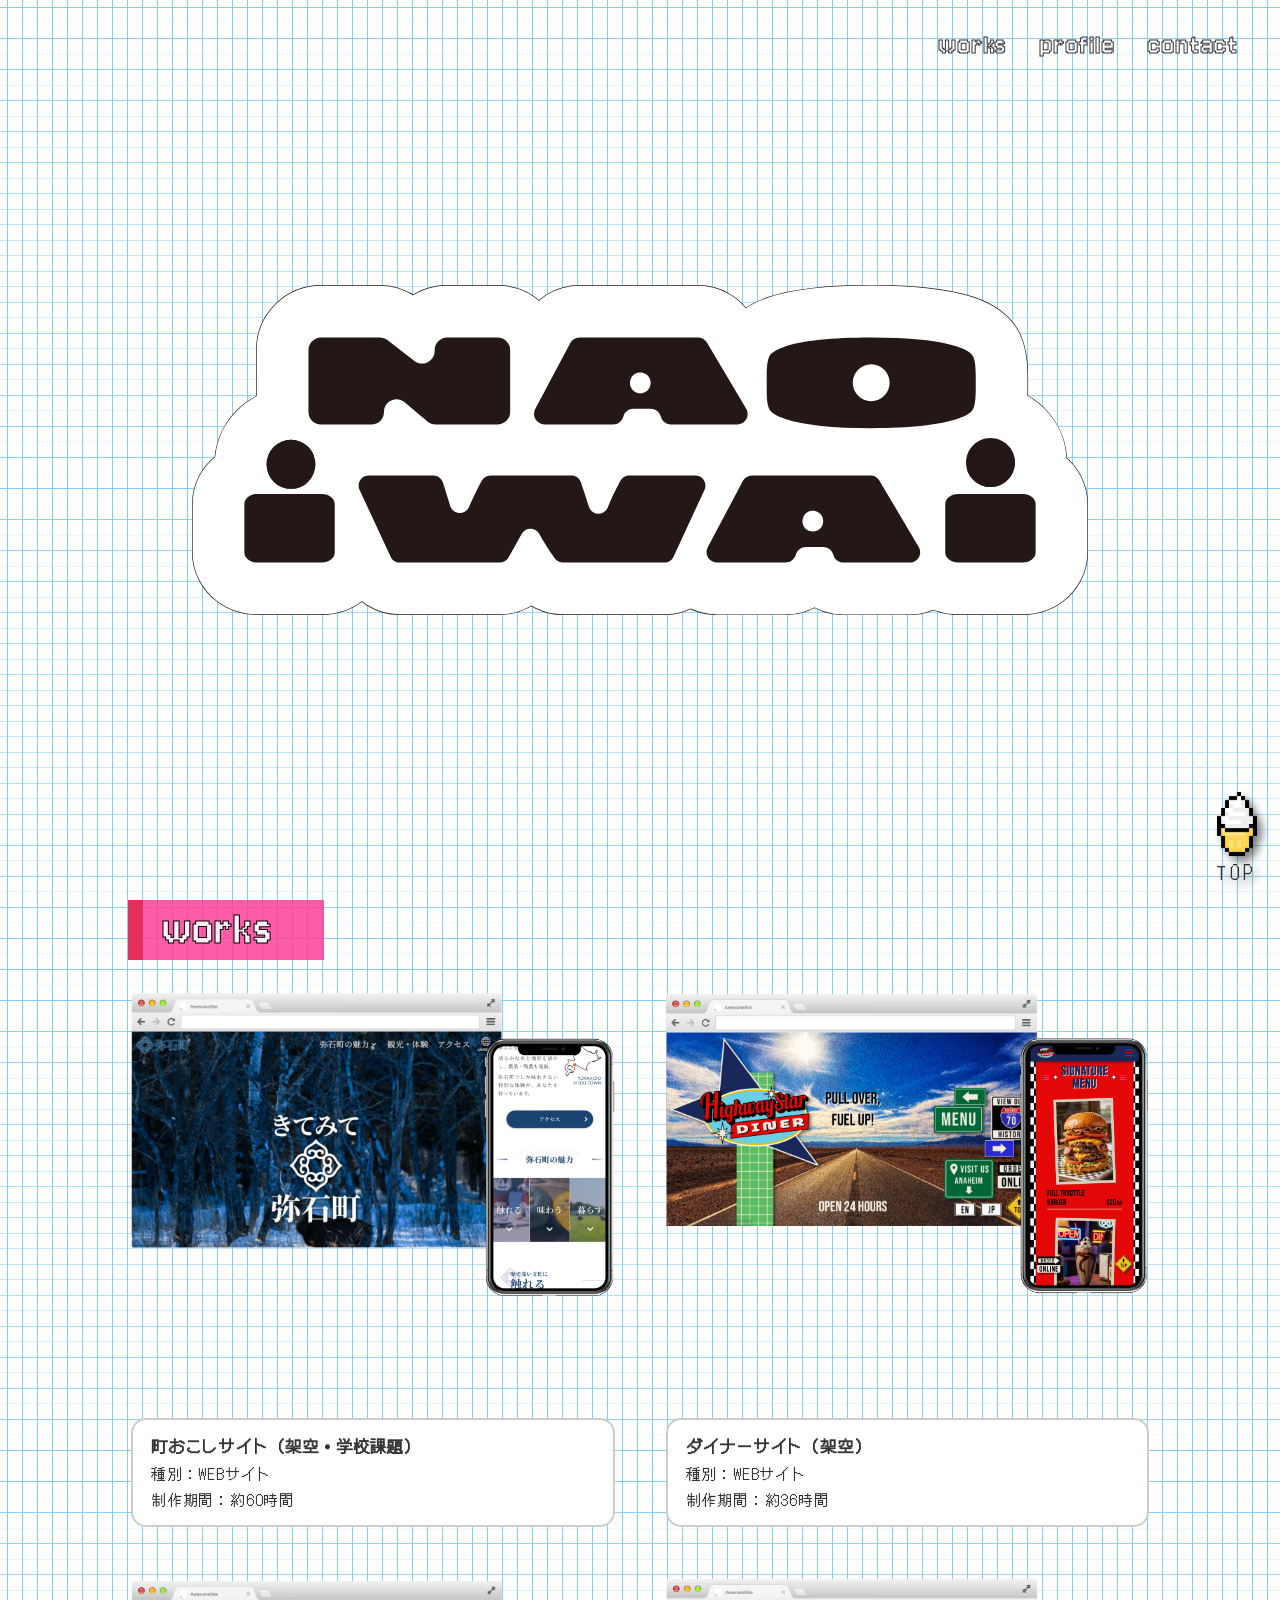
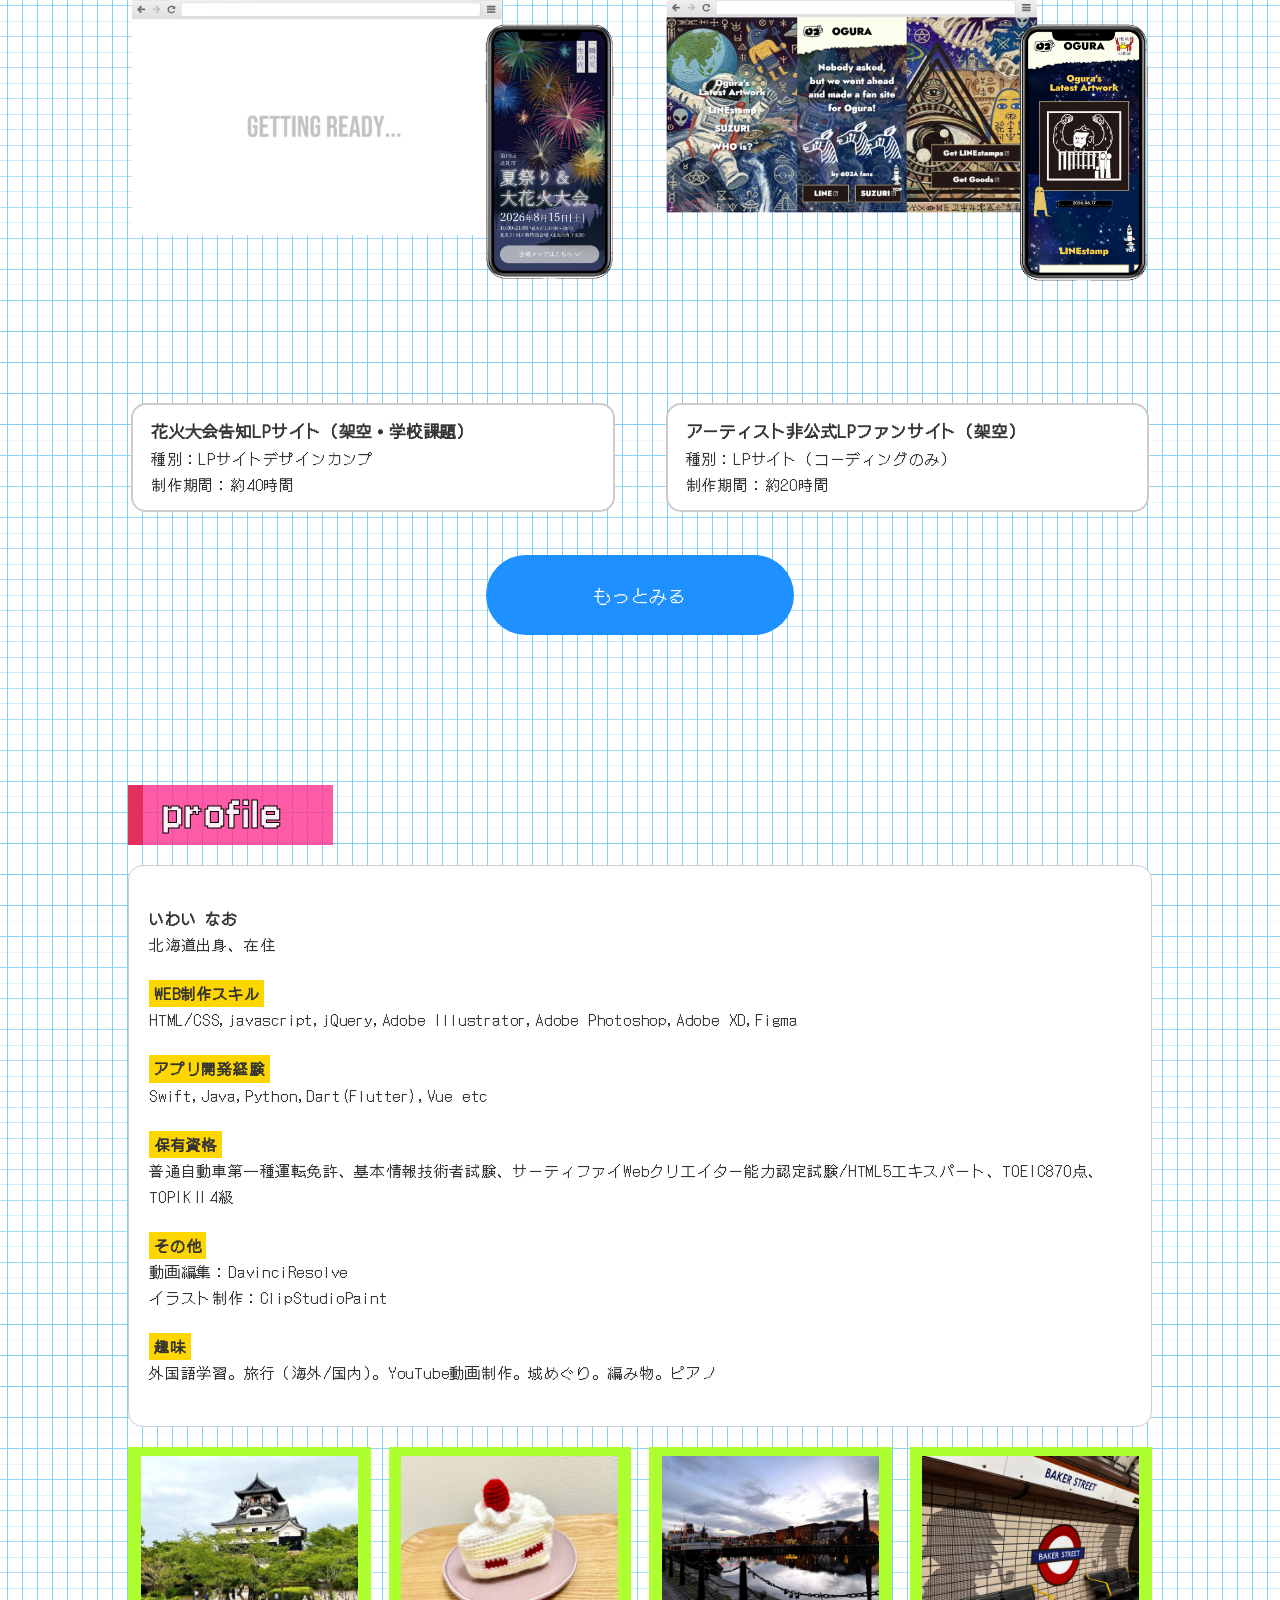
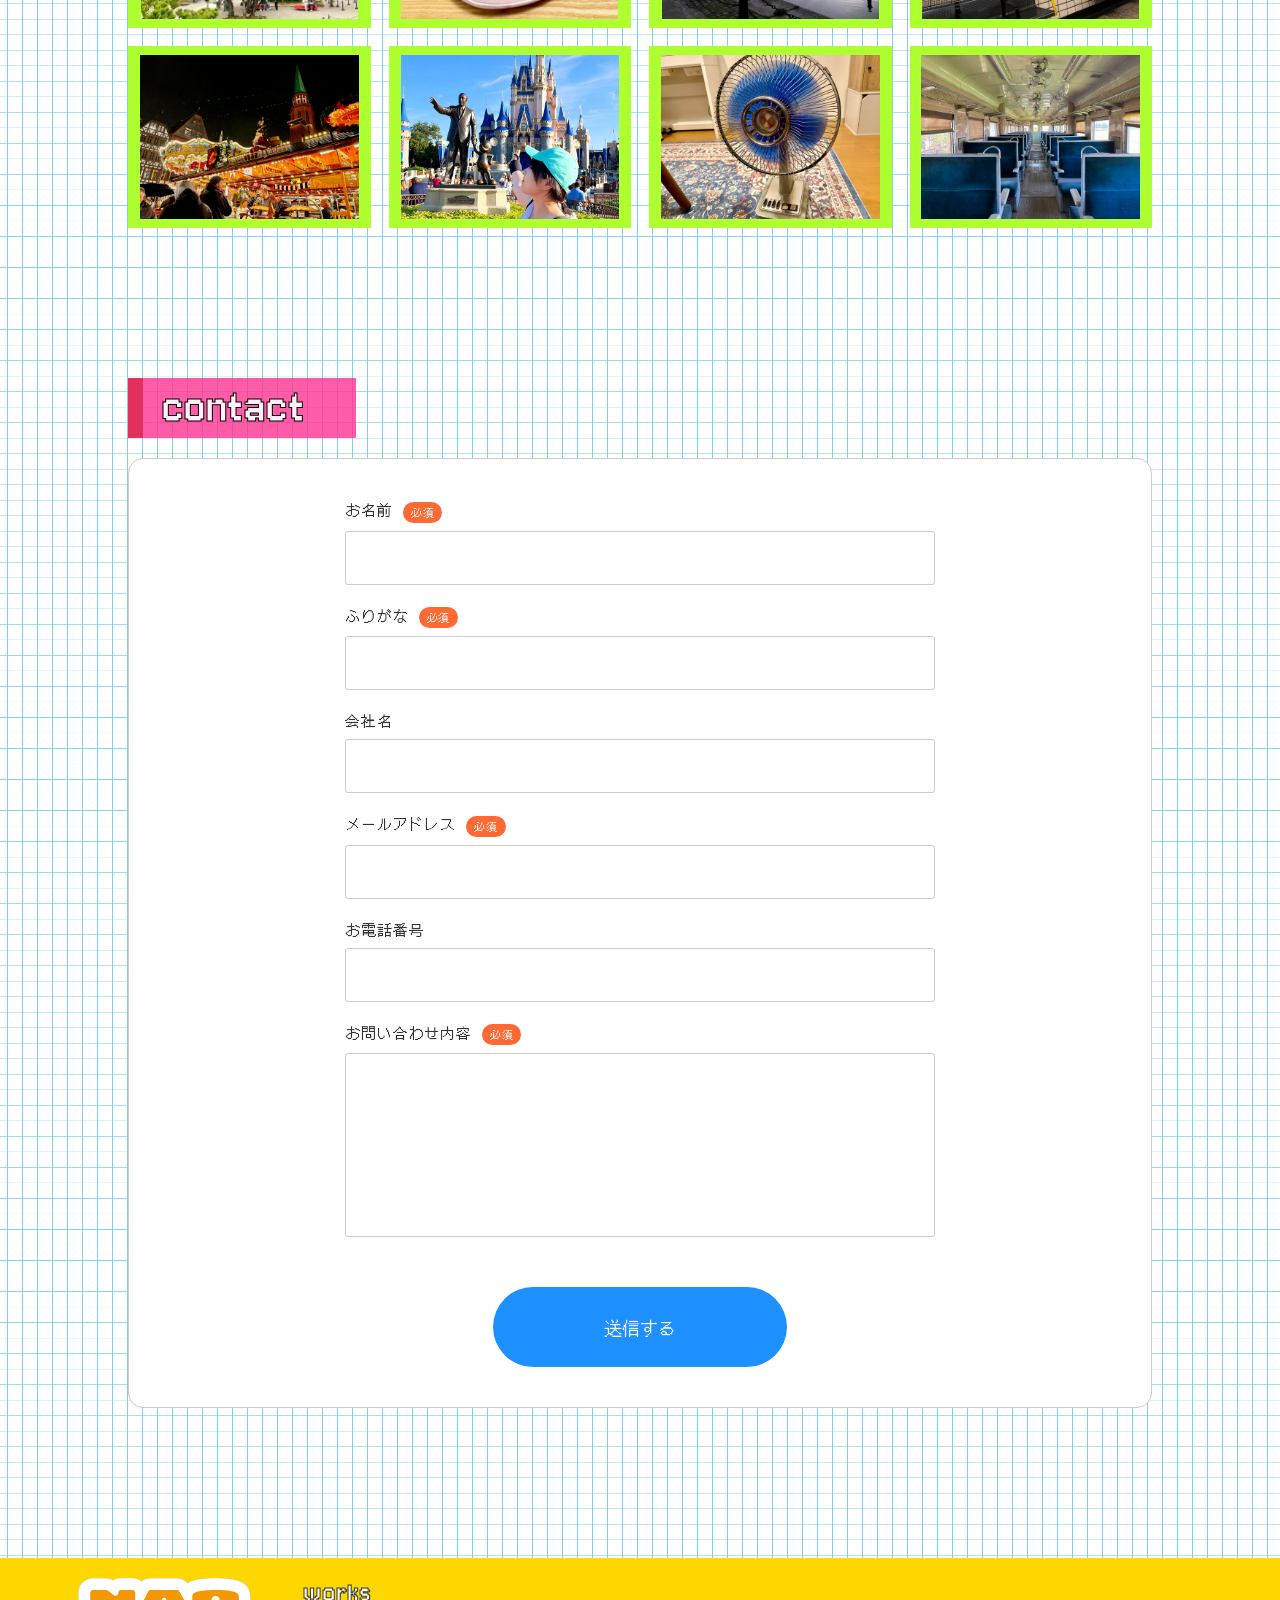
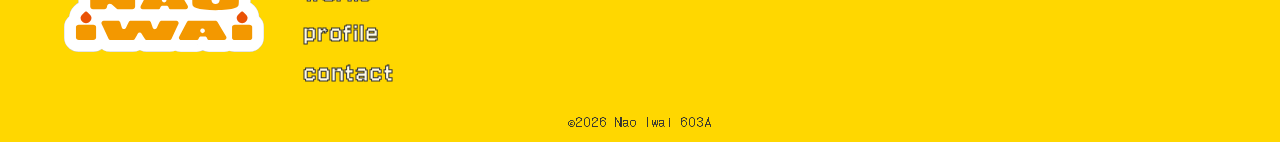
==== commit 5d6b2934: "作品詳細ページ追加、修正等" ====
--- a/index.html
+++ b/index.html
@@ -32,198 +32,237 @@
       <h1 class="main-visual">
         <img src="img/svg/logo-black-stroke.svg" alt="logo" />
       </h1>
-      <section class="works" id="works">
-        <h2 class="section-title">works</h2>
-        <ul class="works-list">
-          <li>
-            <a href="biseki">
-              <div class="work-item">
-                <div class="img website">
-                  <img
-                    class="mock-pc"
-                    src="img/work-biseki-pc.png"
-                    alt="弥石町サイトイメージPC"
-                  />
-                  <img
-                    class="mock-sp"
-                    src="img/work-biseki-sp.png"
-                    alt="弥石町サイトイメージSP"
-                  />
-                </div>
-                <div class="info">
-                  <p class="title">町おこしサイト（架空・学校課題）</p>
-                  <p>種別：WEBサイト</p>
-                  <p>制作期間：約60時間</p>
-                </div>
-              </div>
-            </a>
-          </li>
-          <li>
-            <a href="diner">
-              <div class="work-item">
-                <div class="img website">
-                  <img
-                    class="mock-pc"
-                    src="img/work-diner-pc.png"
-                    alt="ダイナーサイトイメージPC"
-                  />
-                  <img
-                    class="mock-sp"
-                    src="img/work-diner-sp.png"
-                    alt="ダイナーサイトイメージSP"
-                  />
-                </div>
-                <div class="info">
-                  <p class="title">ダイナーサイト（架空）</p>
-                  <p>種別：WEBサイト</p>
-                  <p>制作期間：約36時間</p>
-                </div>
-              </div>
-            </a>
-          </li>
-          <li>
-            <a href="hokurei">
-              <div class="work-item">
-                <div class="img website">
-                  <img
-                    class="mock-pc"
-                    src="img/work-pc-ready.png"
-                    alt="花火大会LPサイトイメージPC"
-                  />
-                  <img
-                    class="mock-sp"
-                    src="img/work-hokurei1.png"
-                    alt="ダイナーサイトイメージSP"
-                  />
-                </div>
-                <div class="info">
-                  <p class="title">花火大会告知LPサイト（架空・学校課題）</p>
-                  <p>種別：LPサイトデザインカンプ</p>
-                  <p>制作期間：約40時間</p>
-                </div>
-              </div>
-            </a>
-          </li>
-          <li>
-            <a href="ogura">
-              <div class="work-item">
-                <div class="img website">
-                  <img
-                    class="mock-pc"
-                    src="img/work-ogura-pc.png"
-                    alt="非公式LPファンサイトイメージPC"
-                  />
-                  <img
-                    class="mock-sp"
-                    src="img/work-ogura-sp.png"
-                    alt="非公式LPファンサイトイメージSP"
-                  />
-                </div>
-                <div class="info">
-                  <p class="title">アーティスト非公式LPファンサイト（架空）</p>
-                  <p>種別：LPサイト（コーディングのみ）</p>
-                  <p>制作期間：約20時間</p>
-                </div>
-              </div>
-            </a>
-          </li>
-        </ul>
-        <a href="work-detail.html?id=sns-app" class="more-btn">もっとみる</a>
-      </section>
-      <section class="profile" id="profile">
-        <h2 class="section-title">profile</h2>
-        <div class="bg-wrap">
-          <ul class="detail">
-            <li>
-              <p class="name">いわい なお</p>
-              <p>北海道出身、在住</p>
-            </li>
-            <li>
-              <p class="item-title">スキル</p>
-              <p>
-                HTML/CSS,javascript,jQuery,Adobe Illustrator,Adobe
-                Photoshop,XD,Figma
-              </p>
-            </li>
-            <li>
-              <p class="item-title">アプリ開発経験</p>
-              <p>Swift,Java,Python,Dart(Flutter),Vue etc</p>
-            </li>
-            <li>
-              <p class="item-title">保有資格</p>
-              <p>
-                普通自動車第一種運転免許、基本情報技術者試験、サーティファイWebクリエイター能力認定試験/HTML5エキスパート、TOEIC870点、TOPIKⅡ4級
-              </p>
-            </li>
-            <li>
-              <p class="item-title">その他</p>
-              <p>動画編集：DavinciResolve</p>
-              <p>イラスト制作：ClipStudioPaint</p>
-            </li>
-            <li>
-              <p class="item-title">趣味</p>
-              <p>
-                外国語学習。旅行（海外/国内）。<a
-                  href="https://youtube.com/@mihizosydleps"
-                  >YouTube</a
-                >動画制作。城めぐり。編み物。ピアノ
-              </p>
+      <div class="wrap90">
+        <section class="works" id="works">
+          <h2 class="section-title">works</h2>
+          <ul class="works-list">
+            <li>
+              <a href="work-detail.html?id=biseki">
+                <div class="work-item">
+                  <div class="img website">
+                    <img
+                      class="mock-pc"
+                      src="img/work-biseki-pc.png"
+                      alt="弥石町サイトイメージPC"
+                    />
+                    <img
+                      class="mock-sp"
+                      src="img/work-biseki-sp.png"
+                      alt="弥石町サイトイメージSP"
+                    />
+                  </div>
+                  <div class="info">
+                    <p class="title">町おこしサイト（架空・学校課題）</p>
+                    <p>種別：WEBサイト</p>
+                    <p>制作期間：約60時間</p>
+                  </div>
+                </div>
+              </a>
+            </li>
+            <li>
+              <a href="work-detail.html?id=diner">
+                <div class="work-item">
+                  <div class="img website">
+                    <img
+                      class="mock-pc"
+                      src="img/work-diner-pc.png"
+                      alt="ダイナーサイトイメージPC"
+                    />
+                    <img
+                      class="mock-sp"
+                      src="img/work-diner-sp.png"
+                      alt="ダイナーサイトイメージSP"
+                    />
+                  </div>
+                  <div class="info">
+                    <p class="title">ダイナーサイト（架空）</p>
+                    <p>種別：WEBサイト</p>
+                    <p>制作期間：約36時間</p>
+                  </div>
+                </div>
+              </a>
+            </li>
+            <li>
+              <a href="work-detail.html?id=hokurei">
+                <div class="work-item">
+                  <div class="img website">
+                    <img
+                      class="mock-pc"
+                      src="img/work-pc-ready.png"
+                      alt="花火大会LPサイトイメージPC"
+                    />
+                    <img
+                      class="mock-sp"
+                      src="img/work-hokurei1.png"
+                      alt="花火大会LPサイトイメージSP"
+                    />
+                  </div>
+                  <div class="info">
+                    <p class="title">花火大会告知LPサイト（架空・学校課題）</p>
+                    <p>種別：LPサイトデザインカンプ</p>
+                    <p>制作期間：約40時間</p>
+                  </div>
+                </div>
+              </a>
+            </li>
+            <li>
+              <a href="work-detail.html?id=ogura">
+                <div class="work-item">
+                  <div class="img website">
+                    <img
+                      class="mock-pc"
+                      src="img/work-ogura-pc.png"
+                      alt="非公式LPファンサイトイメージPC"
+                    />
+                    <img
+                      class="mock-sp"
+                      src="img/work-ogura-sp.png"
+                      alt="非公式LPファンサイトイメージSP"
+                    />
+                  </div>
+                  <div class="info">
+                    <p class="title">
+                      アーティスト非公式LPファンサイト（架空）
+                    </p>
+                    <p>種別：LPサイト（コーディングのみ）</p>
+                    <p>制作期間：約20時間</p>
+                  </div>
+                </div>
+              </a>
             </li>
           </ul>
-        </div>
-        <div class="favourites">
-          <ul>
-            <li class="fav-item1">
-              <div class="img-bg">
-                <p>写真説明がここに入る。写真説明の文章サンプル</p>
-              </div>
-            </li>
-            <li class="fav-item2">
-              <div class="img-bg">
-                <p>写真説明A</p>
-              </div>
-            </li>
-            <li class="fav-item3"><p>写真説明A</p></li>
-            <li class="fav-item4"><p>写真説明A</p></li>
-            <li class="fav-item5"><p>写真説明A</p></li>
-            <li class="fav-item6"><p>写真説明A</p></li>
-            <li class="fav-item7"><p>写真説明A</p></li>
-            <li class="fav-item8"><p>写真説明A</p></li>
-          </ul>
-        </div>
-      </section>
-      <section class="contact" id="contact">
-        <h2 class="section-title">contact</h2>
-        <div class="bg-wrap">
-          <form action="" method="post">
-            <p>
-              <label for="name" class="required">お名前</label>
-              <input type="text" name="name" id="name" required />
-            </p>
-            <p>
-              <label for="kana" class="required">ふりがな</label>
-              <input type="text" name="kana" id="kana" required />
-            </p>
-            <p>
-              <label for="company">会社名</label>
-              <input type="text" name="company" id="company" />
-            </p>
-            <p>
-              <label for="email" class="required">メールアドレス</label>
-              <input type="email" name="email" id="email" />
-            </p>
-            <p>
-              <label for="tel">お電話番号</label>
-              <input type="tel" name="tel" id="tel" />
-            </p>
-            <p>
-              <label for="detail" class="required">お問い合わせ内容</label>
-              <textarea name="detail" id="detail" rows="6" required></textarea>
-            </p>
-            <input type="submit" value="送信する" />
-          </form>
-        </div>
-      </section>
+          <a href="javascript:void(0)" class="more-btn">もっとみる</a>
+        </section>
+        <section class="profile" id="profile">
+          <h2 class="section-title">profile</h2>
+          <div class="bg-wrap">
+            <ul class="detail">
+              <li>
+                <p class="name">いわい なお</p>
+                <p>北海道出身、在住</p>
+              </li>
+              <li>
+                <p class="item-title">WEB制作スキル</p>
+                <p>
+                  HTML/CSS,javascript,jQuery,Adobe Illustrator,Adobe
+                  Photoshop,Adobe XD,Figma
+                </p>
+              </li>
+              <li>
+                <p class="item-title">アプリ開発経験</p>
+                <p>Swift,Java,Python,Dart(Flutter),Vue etc</p>
+              </li>
+              <li>
+                <p class="item-title">保有資格</p>
+                <p>
+                  普通自動車第一種運転免許、基本情報技術者試験、サーティファイWebクリエイター能力認定試験/HTML5エキスパート、TOEIC870点、TOPIKⅡ4級
+                </p>
+              </li>
+              <li>
+                <p class="item-title">その他</p>
+                <p>動画編集：DavinciResolve</p>
+                <p>イラスト制作：ClipStudioPaint</p>
+              </li>
+              <li>
+                <p class="item-title">趣味</p>
+                <p>
+                  外国語学習。旅行（海外/国内）。<a
+                    href="https://youtube.com/@mihizosydleps"
+                    >YouTube</a
+                  >動画制作。城めぐり。編み物。ピアノ
+                </p>
+              </li>
+            </ul>
+          </div>
+          <div class="favourites">
+            <ul>
+              <li class="fav-item1">
+                <div class="img-bg">
+                  <p>
+                    織田信長推し。生きているうちに安土城天主復元希望…写真は国宝犬山城
+                  </p>
+                </div>
+              </li>
+              <li class="fav-item2">
+                <div class="img-bg">
+                  <p>毛糸で編んだ甥っ子への誕生日ケーキ</p>
+                </div>
+              </li>
+              <li class="fav-item3">
+                <div class="img-bg">
+                  <p>イギリスが好き。特にリバプール。いつか住みたい</p>
+                </div>
+              </li>
+              <li class="fav-item4">
+                <div class="img-bg">
+                  <p>Sherlock Holmesが好き。英語版小説を読み進めている途中</p>
+                </div>
+              </li>
+              <li class="fav-item5">
+                <div class="img-bg">
+                  <p>
+                    クリスマス時期が好き。写真はフランクフルトのクリスマスマーケット
+                  </p>
+                </div>
+              </li>
+              <li class="fav-item6">
+                <div class="img-bg">
+                  <p>
+                    ディズニーが好き。パーク全世界制覇目標に活動中。写真はフロリダのWDW
+                  </p>
+                </div>
+              </li>
+              <li class="fav-item7">
+                <div class="img-bg">
+                  <p>あらゆる古臭いものが好き</p>
+                </div>
+              </li>
+              <li class="fav-item8">
+                <div class="img-bg">
+                  <p>何鉄でもないけど列車・電車が好き</p>
+                </div>
+              </li>
+            </ul>
+          </div>
+        </section>
+        <section class="contact" id="contact">
+          <h2 class="section-title">contact</h2>
+          <div class="bg-wrap">
+            <form action="" method="post">
+              <p>
+                <label for="name" class="required">お名前</label>
+                <input type="text" name="name" id="name" required />
+              </p>
+              <p>
+                <label for="kana" class="required">ふりがな</label>
+                <input type="text" name="kana" id="kana" required />
+              </p>
+              <p>
+                <label for="company">会社名</label>
+                <input type="text" name="company" id="company" />
+              </p>
+              <p>
+                <label for="email" class="required">メールアドレス</label>
+                <input type="email" name="email" id="email" />
+              </p>
+              <p>
+                <label for="tel">お電話番号</label>
+                <input type="tel" name="tel" id="tel" />
+              </p>
+              <p>
+                <label for="detail" class="required">お問い合わせ内容</label>
+                <textarea
+                  name="detail"
+                  id="detail"
+                  rows="6"
+                  required
+                ></textarea>
+              </p>
+              <input type="submit" value="送信する" />
+            </form>
+          </div>
+        </section>
+      </div>
     </main>
     <footer>
       <div class="footer-wrap">
@@ -243,8 +282,14 @@
       <div class="copy"><small>&copy;2026 Nao Iwai 603A</small></div>
     </footer>
     <!-- topへもどるボタン -->
-
-    <script src="https://ajax.googleapis.com/ajax/libs/jquery/3.7.1/jquery.min.js"></script>
-    <script type="text/javascript" src="js/main.js"></script>
+    <a href="#top" class="to-top-btn">
+      <div>
+        <img src="img/softcream_milk.png" alt="topへもどるボタン" />
+        <p>TOP</p>
+      </div>
+    </a>
   </body>
+  <!-- js -->
+  <script src="https://ajax.googleapis.com/ajax/libs/jquery/3.7.1/jquery.min.js"></script>
+  <script type="text/javascript" src="js/main.js"></script>
 </html>
--- a/css/common.css
+++ b/css/common.css
@@ -32,6 +32,7 @@
   color: #333;
   text-decoration: none;
   line-height: 1;
+  user-select: none;
 }
 li {
   list-style: none;
@@ -53,11 +54,15 @@
   font-size: 15px;
 }
 section {
+  width: 100%;
+  margin: 0 auto 100px;
+}
+.wrap90 {
   width: 90vw;
-  margin: 0 auto 100px;
+  margin: 0 auto;
 }
 .bg-wrap {
-  /* width: 100%; */
+  width: 100%;
   margin: 20px auto;
   padding: 40px 20px;
   background-color: #fff;
@@ -77,6 +82,7 @@
   -webkit-text-stroke: 1px #000;
   text-stroke: 1px #000;
 }
+/* もっとみるボタン */
 .more-btn {
   width: 90%;
   height: 80px;
@@ -90,7 +96,7 @@
   place-items: center;
   transition: all 0.1s ease-in-out;
 }
-.works .more-btn:hover,
+.more-btn:hover,
 section.contact form input[type="submit"]:hover {
   color: #333;
   background-color: #fff;
@@ -98,6 +104,50 @@
   transform: translatey(5px);
   /* transform: scale(1.02); */
 }
+/* topに戻るボタン */
+.to-top-btn {
+  width: 40px;
+  position: fixed;
+  bottom: 20px;
+  right: 23px;
+  z-index: 99;
+  transition: all 0.1s;
+  filter: drop-shadow(5px 5px 4px rgba(0, 0, 0, 0.5));
+}
+.to-top-btn:hover {
+  transform: translateY(3px);
+}
+.to-top-btn div {
+  display: flex;
+  flex-direction: column;
+  place-items: center;
+  gap: 6px;
+}
+.to-top-btn div p {
+  font-size: 18px;
+  text-align: center;
+  letter-spacing: 0.2em;
+}
+/* 下層ページ用もどるボタン */
+.back-nav {
+  width: 85%;
+  margin: 0 auto;
+}
+.back-nav a {
+  display: inline-block;
+  transition: all 0.1s;
+}
+.back-nav a::before {
+  content: "";
+  display: inline-block;
+  height: 15px;
+  width: 15px;
+  background: url(../img/yajirushi_left.png) no-repeat center / contain;
+  margin-right: 6px;
+}
+.back-nav a:hover {
+  transform: translateX(-3px);
+}
 @media (width>767px) {
   section {
     width: 80vw;
@@ -105,6 +155,9 @@
   }
   .more-btn {
     width: 30%;
+  }
+  .to-top-btn {
+    /* width: 90px; */
   }
 }
 
@@ -211,7 +264,8 @@
   padding: 20px 0;
   margin: 0 auto;
   display: flex;
-  justify-content: space-between;
+  justify-content: flex-start;
+  gap: 20px;
 }
 footer .logo {
   width: 35%;
@@ -219,9 +273,12 @@
 footer .global-nav ul {
   display: flex;
   flex-direction: column;
+  gap: 10px;
+}
+footer .global-nav ul li a:hover {
+  transform: translateY(2px);
 }
 footer .global-nav ul li a {
-  /* dz: 16px; */
   color: transparent;
   font-family: "Jersey 10", sans-serif;
   font-weight: 400;
@@ -238,4 +295,10 @@
   text-align: center;
 }
 @media (width>767px) {
-}
+  .footer-wrap {
+    gap: 40px;
+  }
+  footer .logo {
+    width: 200px;
+  }
+}
--- a/css/style.css
+++ b/css/style.css
@@ -139,19 +139,40 @@
   width: 100%;
   height: 100%;
   padding: 1vh;
-  color: #fff;
-  mix-blend-mode: difference;
+  color: #000;
+  /* mix-blend-mode: difference; */
   display: grid;
   place-items: center;
   opacity: 0;
   transition: all 0.1s;
 }
 .profile .favourites ul li:hover p {
-  background-color: rgb(51, 51, 51, 0.5);
+  background-color: rgba(255, 255, 255, 0.8);
   opacity: 1;
 }
 .profile .favourites ul li.fav-item1 .img-bg {
-  background: url(../img/work-biseki-pc.png) no-repeat center / contain;
+  background: url(../img/inuyamajo.jpg) no-repeat center / contain;
+}
+.profile .favourites ul li.fav-item2 .img-bg {
+  background: url(../img/amicake.jpg) no-repeat center / contain;
+}
+.profile .favourites ul li.fav-item3 .img-bg {
+  background: url(../img/liverpool.JPG) no-repeat center / contain;
+}
+.profile .favourites ul li.fav-item4 .img-bg {
+  background: url(../img/bakerstreet.JPG) no-repeat center / contain;
+}
+.profile .favourites ul li.fav-item5 .img-bg {
+  background: url(../img/christmas-market.JPG) no-repeat center / contain;
+}
+.profile .favourites ul li.fav-item6 .img-bg {
+  background: url(../img/disney.JPG) no-repeat center / contain;
+}
+.profile .favourites ul li.fav-item7 .img-bg {
+  background: url(../img/senpuki.JPG) no-repeat center / contain;
+}
+.profile .favourites ul li.fav-item8 .img-bg {
+  background: url(../img/train.JPG) no-repeat center / contain;
 }
 @media (width>767px) {
   .profile .favourites ul {
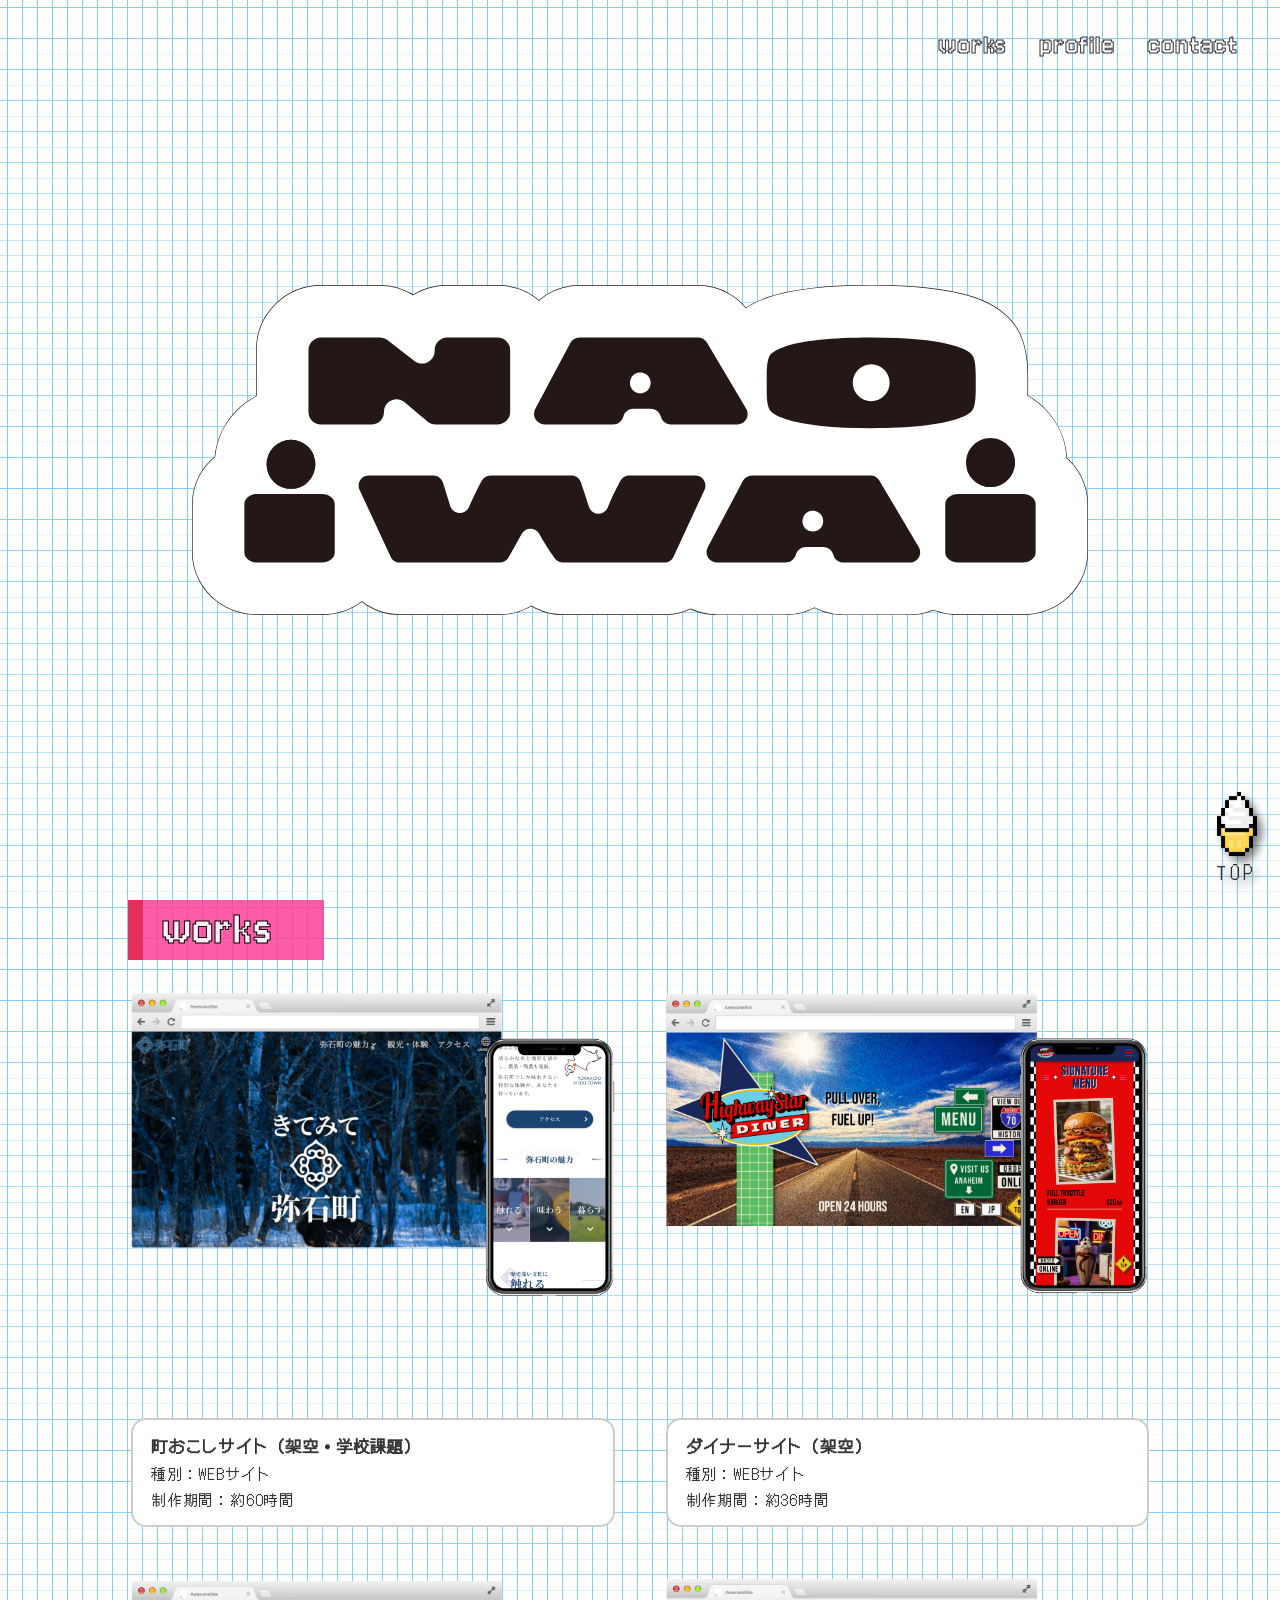
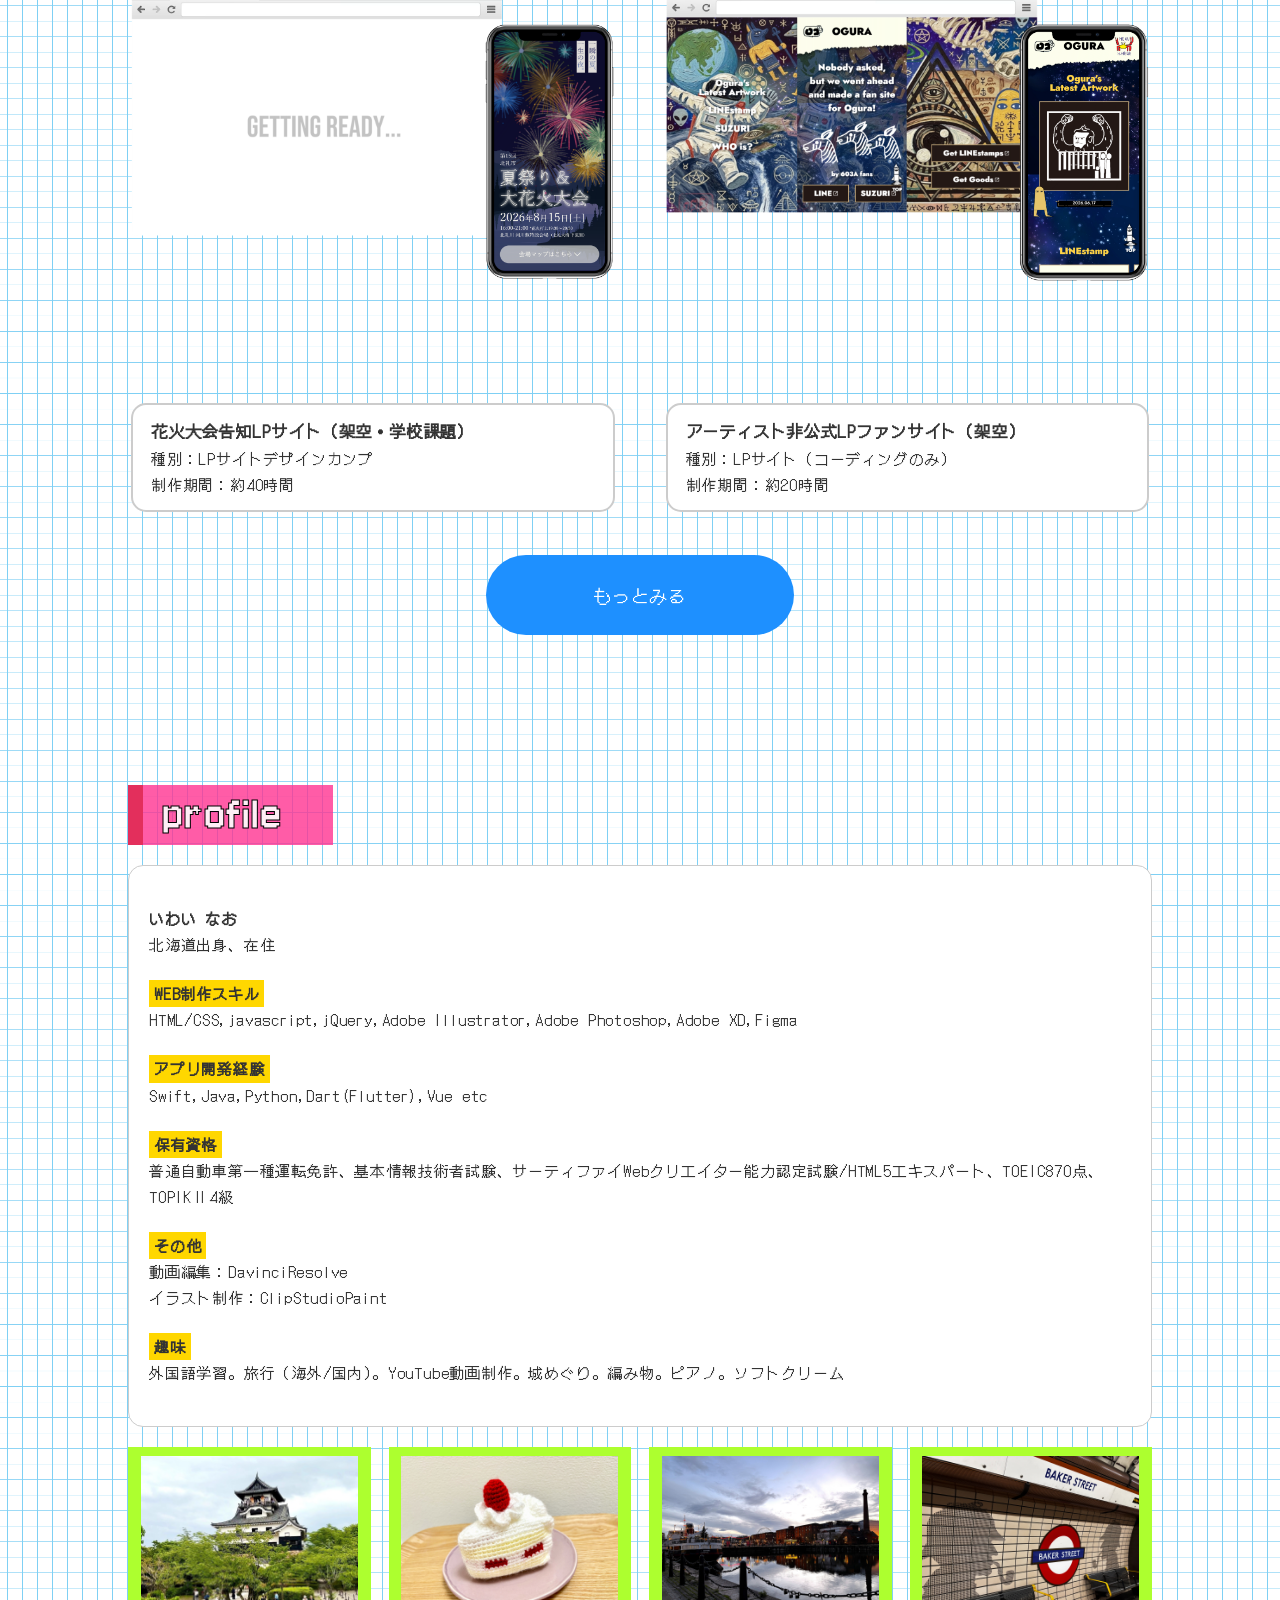
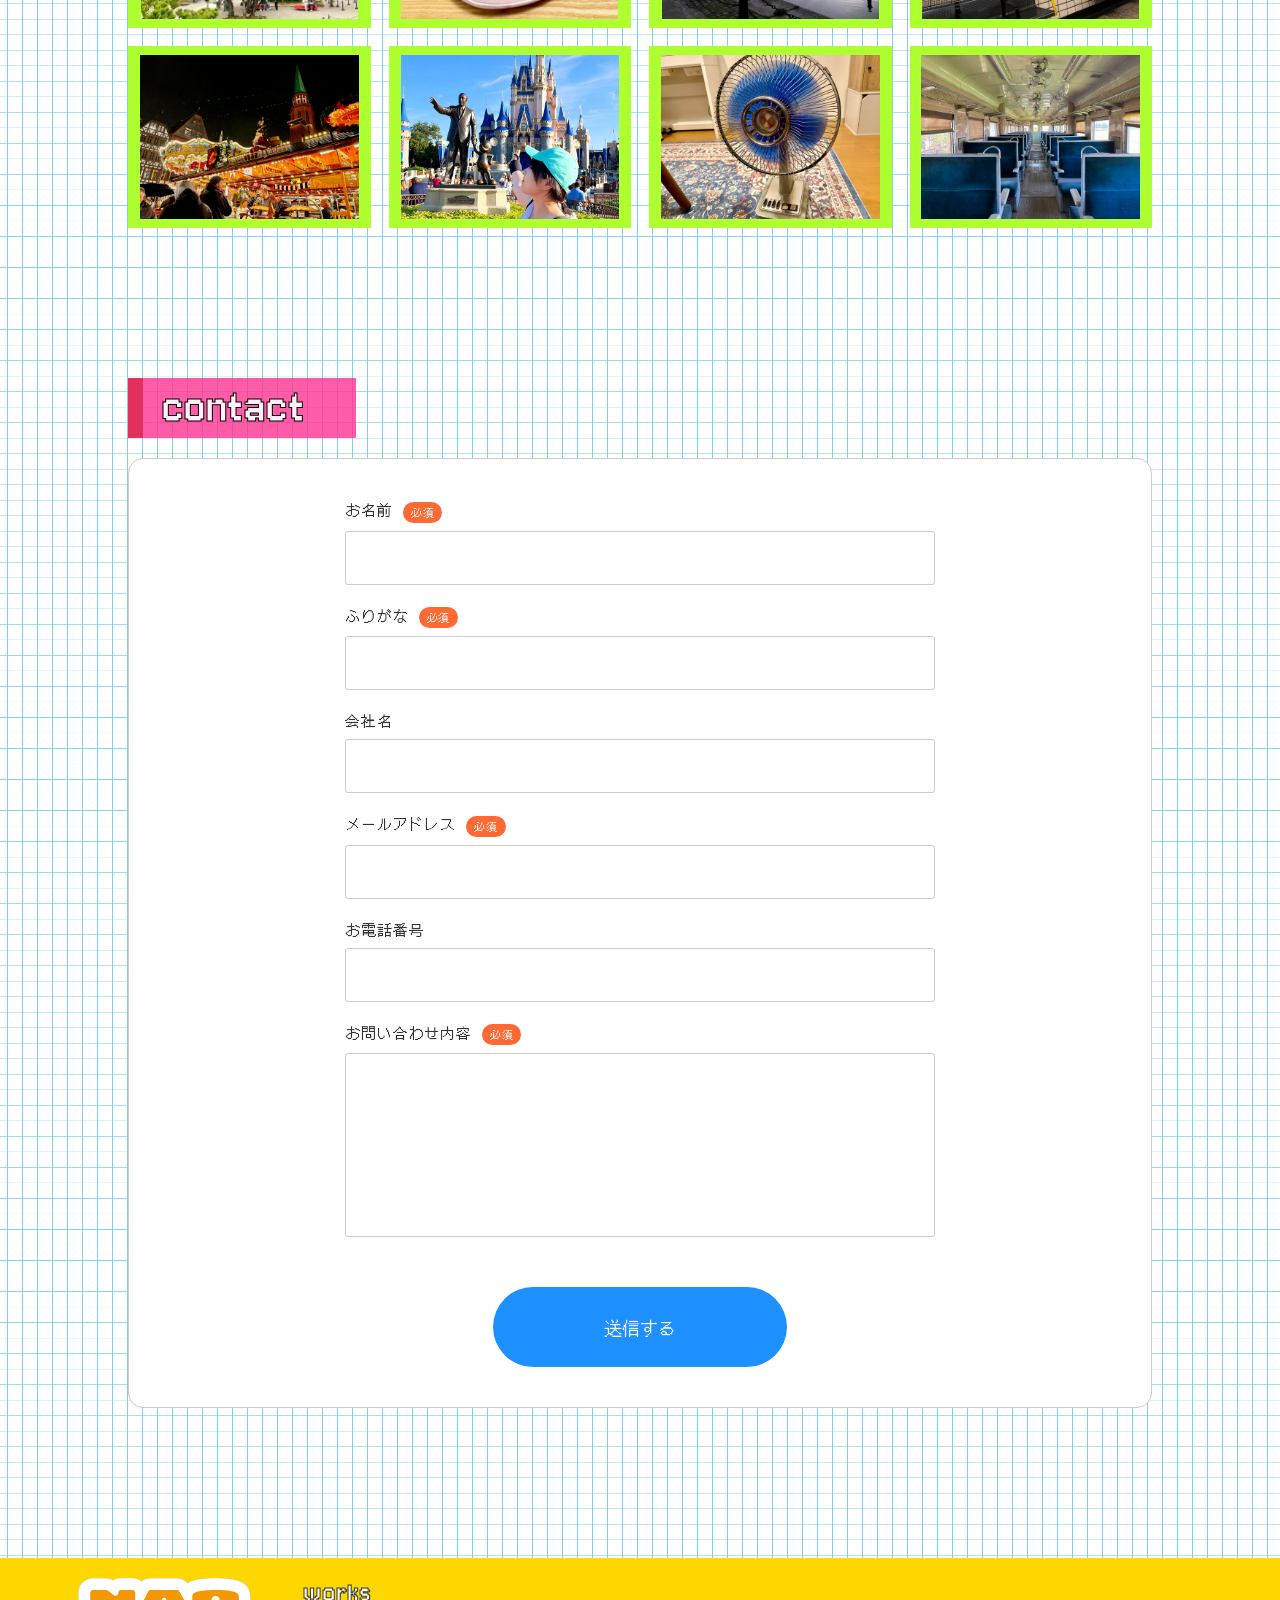
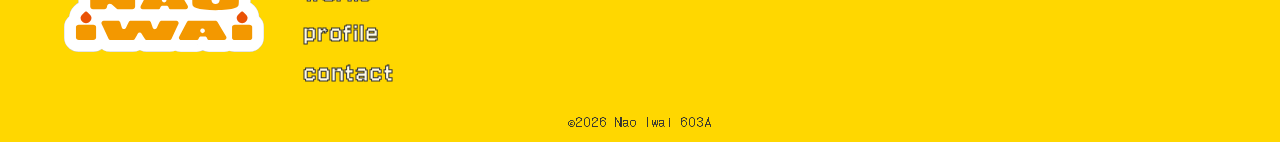
==== commit 7cb29c13: "微妙に修正" ====
--- a/index.html
+++ b/index.html
@@ -169,7 +169,7 @@
                   外国語学習。旅行（海外/国内）。<a
                     href="https://youtube.com/@mihizosydleps"
                     >YouTube</a
-                  >動画制作。城めぐり。編み物。ピアノ
+                  >動画制作。城めぐり。編み物。ピアノ。ソフトクリーム
                 </p>
               </li>
             </ul>
@@ -179,7 +179,7 @@
               <li class="fav-item1">
                 <div class="img-bg">
                   <p>
-                    織田信長推し。生きているうちに安土城天主復元希望…写真は国宝犬山城
+                    織田信長推し。生存中に安土城天主復元希望…写真は国宝犬山城
                   </p>
                 </div>
               </li>
@@ -214,7 +214,9 @@
               </li>
               <li class="fav-item7">
                 <div class="img-bg">
-                  <p>あらゆる古臭いものが好き</p>
+                  <p>
+                    あらゆる古臭いものが好き。写真は自宅で活躍中の現役昭和扇風機
+                  </p>
                 </div>
               </li>
               <li class="fav-item8">
--- a/css/common.css
+++ b/css/common.css
@@ -106,7 +106,7 @@
 }
 /* topに戻るボタン */
 .to-top-btn {
-  width: 40px;
+  width: 8vw;
   position: fixed;
   bottom: 20px;
   right: 23px;
@@ -157,7 +157,7 @@
     width: 30%;
   }
   .to-top-btn {
-    /* width: 90px; */
+    width: 40px;
   }
 }
 
--- a/css/style.css
+++ b/css/style.css
@@ -126,7 +126,7 @@
   gap: 1vh;
 }
 .profile .favourites ul li {
-  padding: 1vh;
+  padding: 0.5vh;
   aspect-ratio: 4/3;
   background-color: greenyellow;
   transition: all 0.1s;
@@ -178,6 +178,9 @@
   .profile .favourites ul {
     grid-template-columns: repeat(4, 1fr);
     gap: 2vh;
+  }
+  .profile .favourites ul li {
+    padding: 1vh;
   }
   .profile .favourites ul li p {
     padding: 15px;
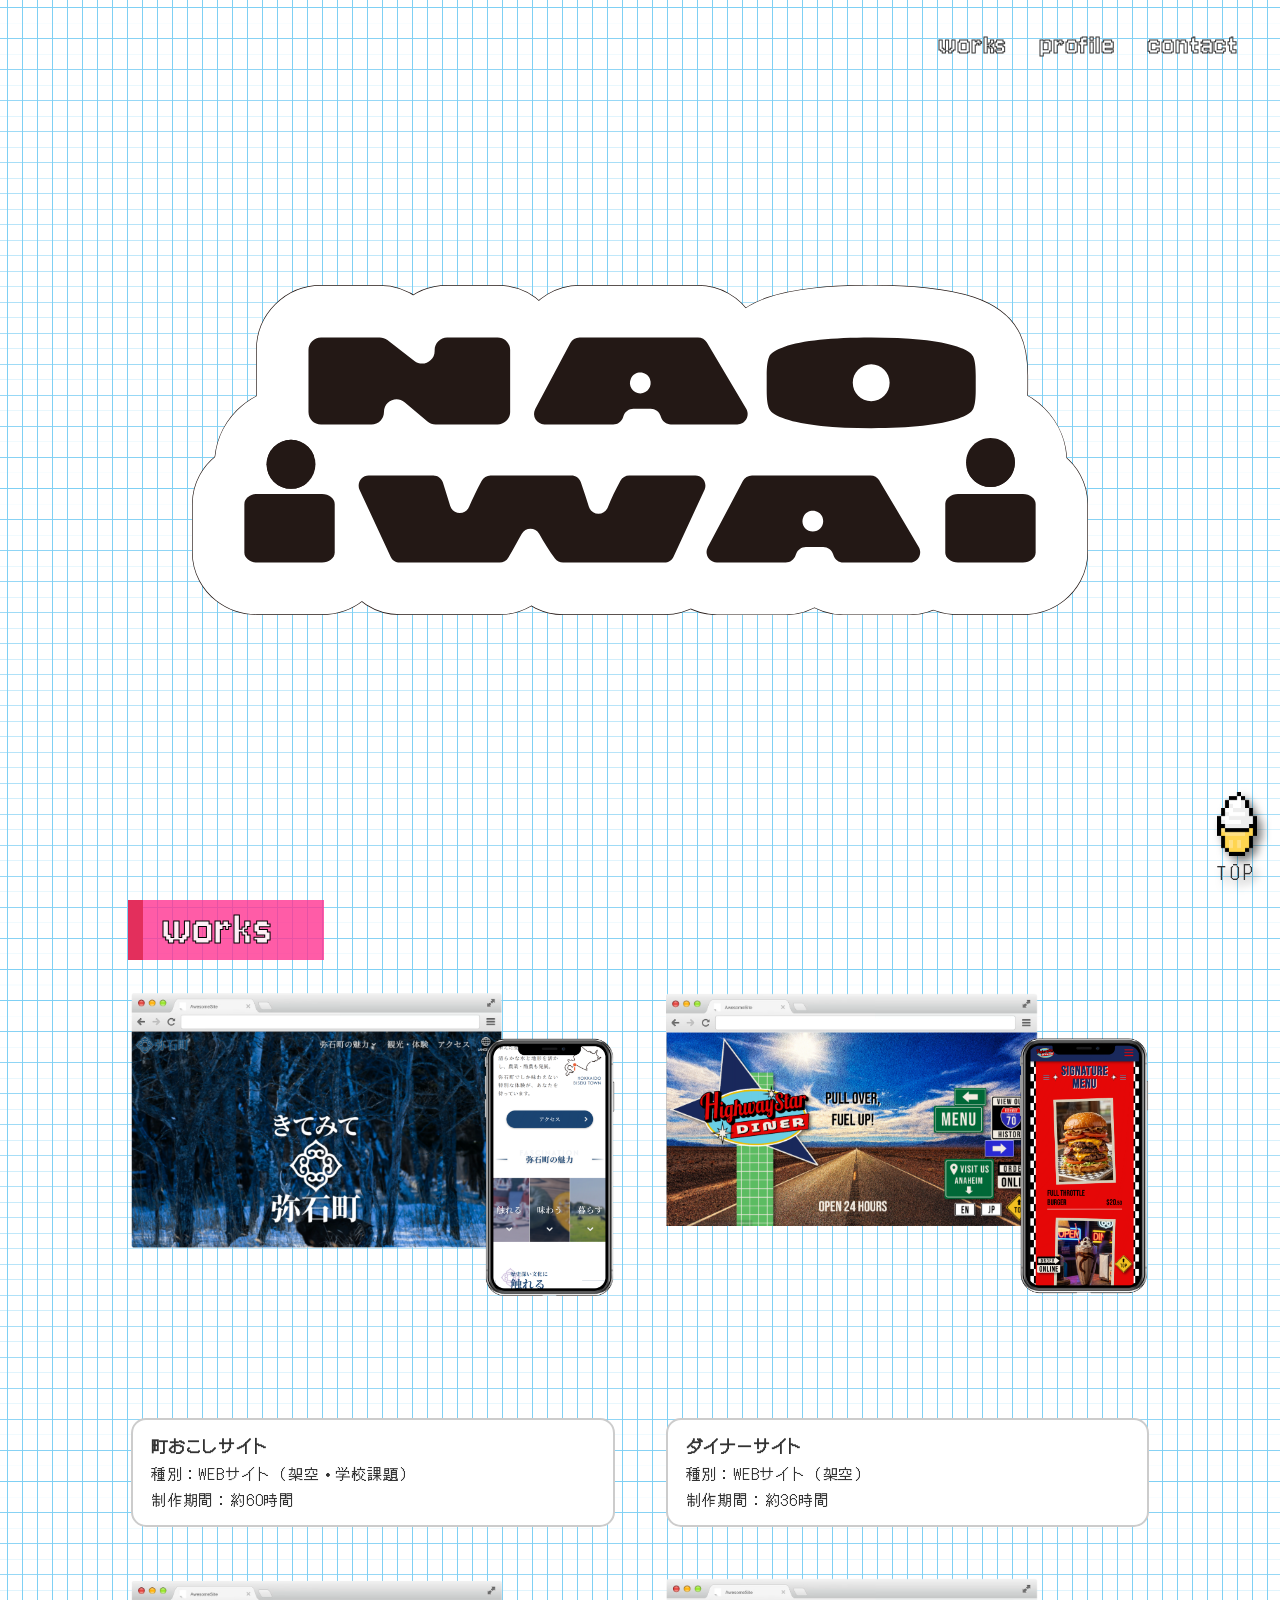
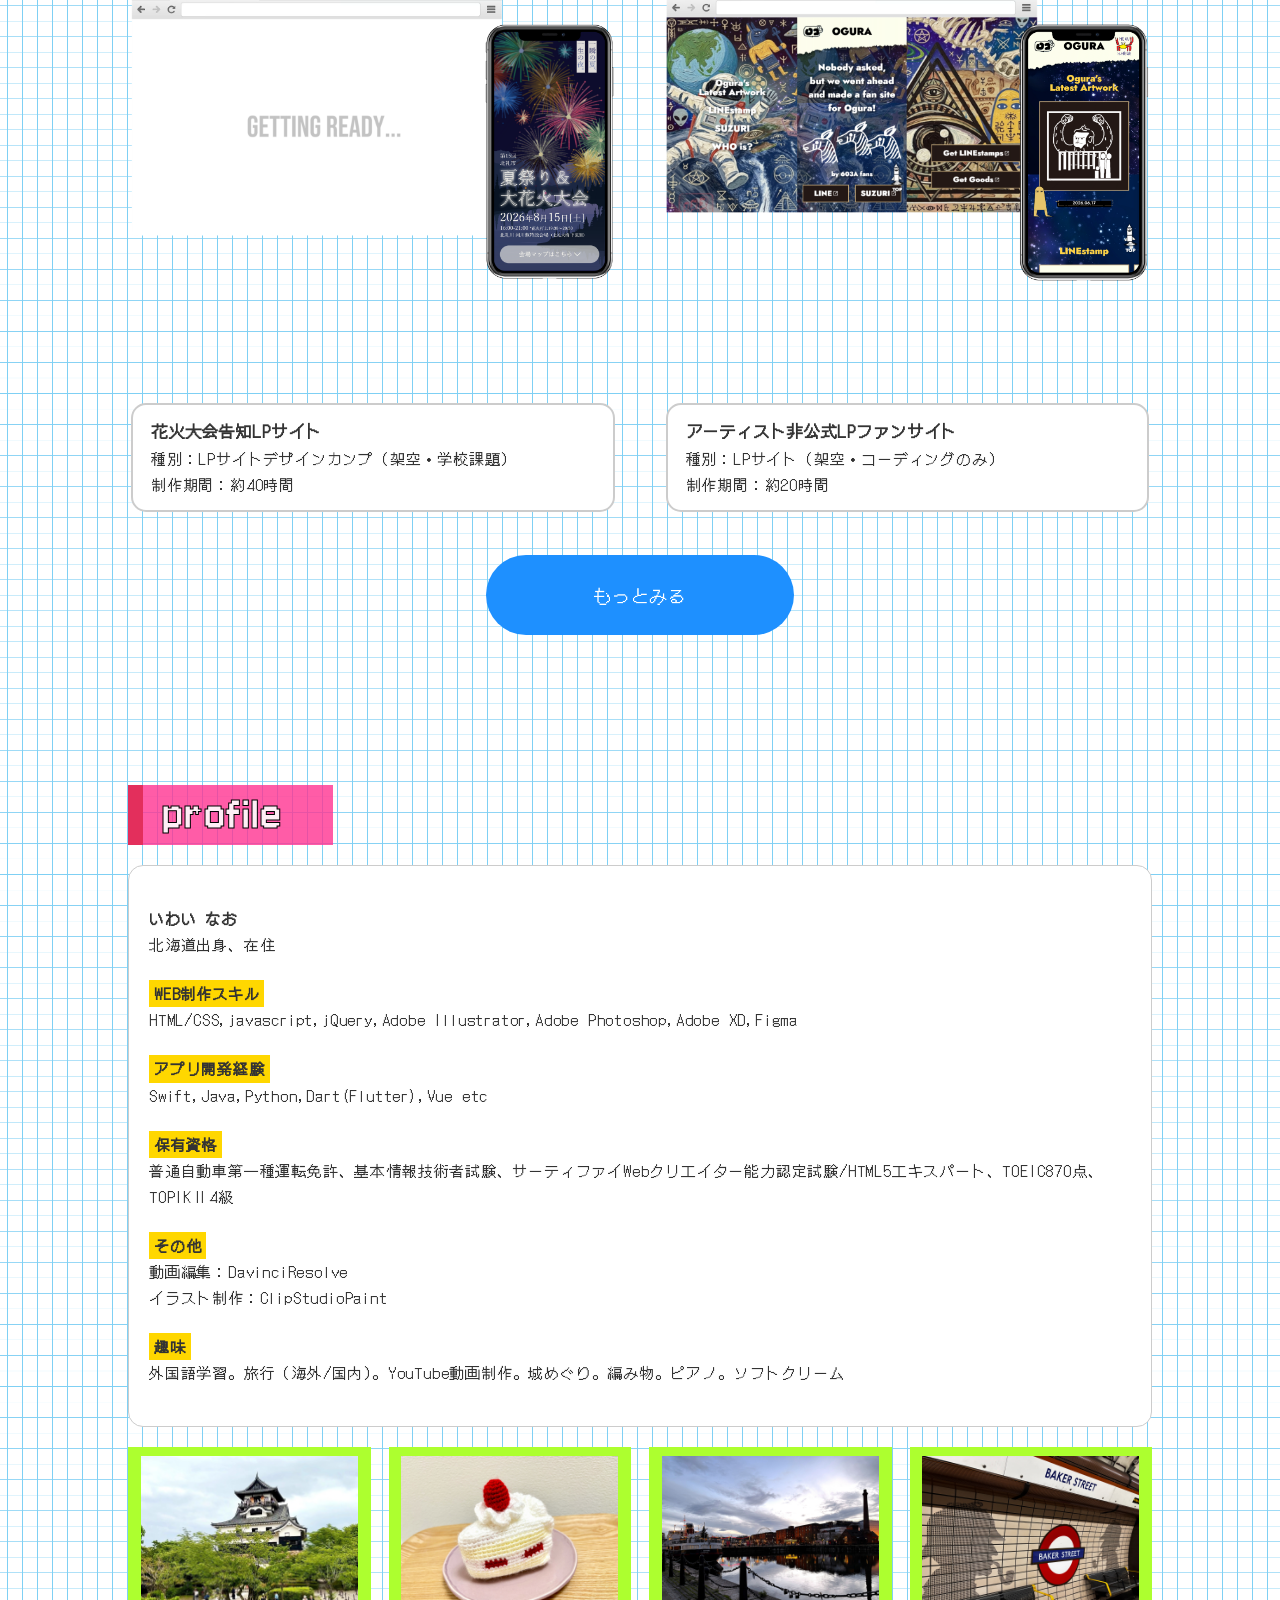
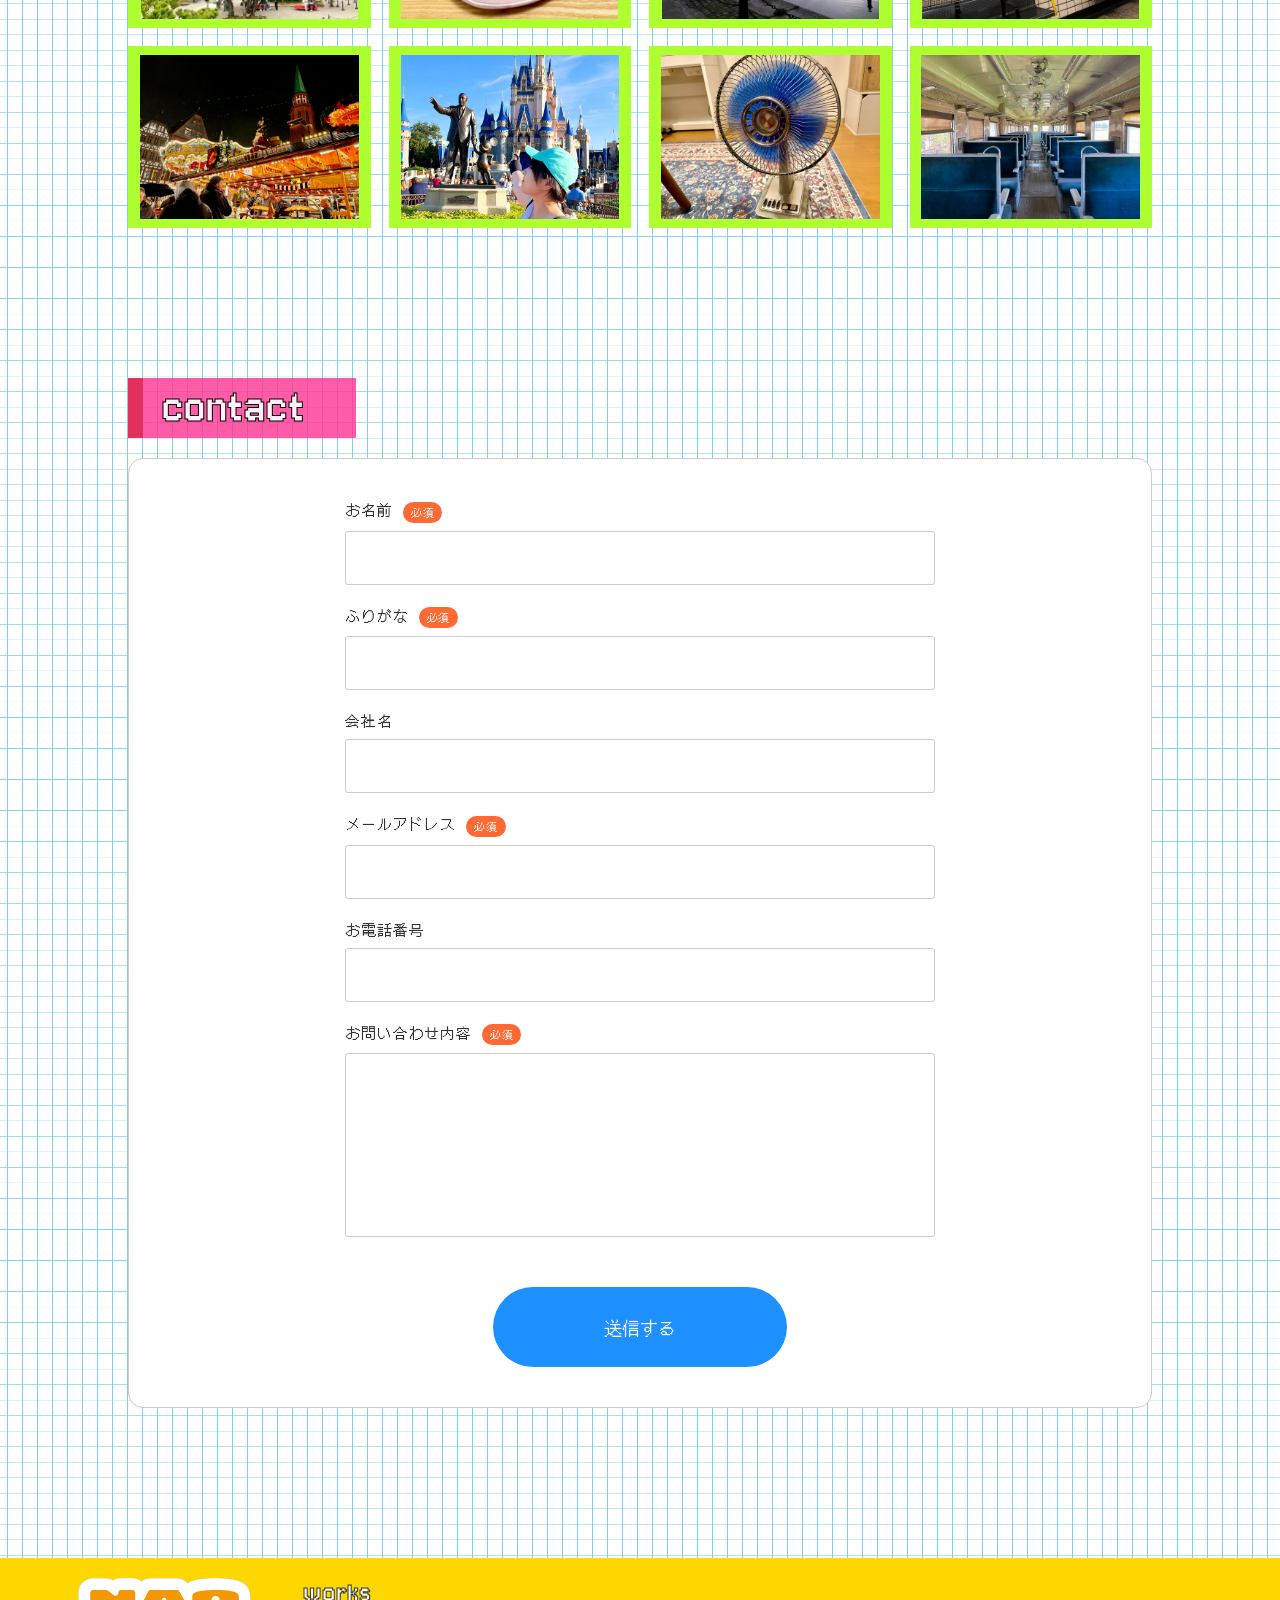
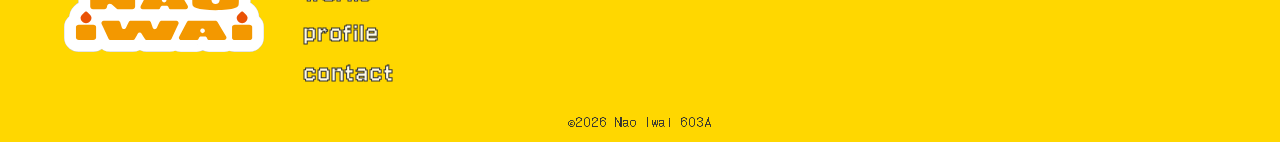
==== commit dfdd3eb9: "作品一覧画面追加、微調整" ====
--- a/index.html
+++ b/index.html
@@ -3,6 +3,7 @@
   <head>
     <meta charset="UTF-8" />
     <meta name="viewport" content="width=device-width, initial-scale=1.0" />
+    <meta name="description" content="portfolioサイトです" />
     <link rel="stylesheet" href="css/common.css" />
     <link rel="stylesheet" href="css/style.css" />
     <link rel="preconnect" href="https://fonts.googleapis.com" />
@@ -52,8 +53,8 @@
                     />
                   </div>
                   <div class="info">
-                    <p class="title">町おこしサイト（架空・学校課題）</p>
-                    <p>種別：WEBサイト</p>
+                    <p class="title">町おこしサイト</p>
+                    <p>種別：WEBサイト（架空・学校課題）</p>
                     <p>制作期間：約60時間</p>
                   </div>
                 </div>
@@ -75,8 +76,8 @@
                     />
                   </div>
                   <div class="info">
-                    <p class="title">ダイナーサイト（架空）</p>
-                    <p>種別：WEBサイト</p>
+                    <p class="title">ダイナーサイト</p>
+                    <p>種別：WEBサイト（架空）</p>
                     <p>制作期間：約36時間</p>
                   </div>
                 </div>
@@ -98,8 +99,8 @@
                     />
                   </div>
                   <div class="info">
-                    <p class="title">花火大会告知LPサイト（架空・学校課題）</p>
-                    <p>種別：LPサイトデザインカンプ</p>
+                    <p class="title">花火大会告知LPサイト</p>
+                    <p>種別：LPサイトデザインカンプ（架空・学校課題）</p>
                     <p>制作期間：約40時間</p>
                   </div>
                 </div>
@@ -121,17 +122,15 @@
                     />
                   </div>
                   <div class="info">
-                    <p class="title">
-                      アーティスト非公式LPファンサイト（架空）
-                    </p>
-                    <p>種別：LPサイト（コーディングのみ）</p>
+                    <p class="title">アーティスト非公式LPファンサイト</p>
+                    <p>種別：LPサイト（架空・コーディングのみ）</p>
                     <p>制作期間：約20時間</p>
                   </div>
                 </div>
               </a>
             </li>
           </ul>
-          <a href="javascript:void(0)" class="more-btn">もっとみる</a>
+          <a href="works.html" class="more-btn">もっとみる</a>
         </section>
         <section class="profile" id="profile">
           <h2 class="section-title">profile</h2>
@@ -168,6 +167,7 @@
                 <p>
                   外国語学習。旅行（海外/国内）。<a
                     href="https://youtube.com/@mihizosydleps"
+                    target="_blank"
                     >YouTube</a
                   >動画制作。城めぐり。編み物。ピアノ。ソフトクリーム
                 </p>
--- a/css/common.css
+++ b/css/common.css
@@ -302,3 +302,73 @@
     width: 200px;
   }
 }
+
+/* works */
+.works-list {
+  margin: 30px auto 40px;
+  display: flex;
+  flex-direction: column;
+  gap: 5vh;
+}
+.works-list li {
+  height: 40vh;
+  padding: 3px;
+  overflow: hidden;
+}
+.works-list li a {
+  width: 100%;
+  height: 100%;
+  display: block;
+}
+.works-list .work-item {
+  height: 100%;
+  display: flex;
+  flex-direction: column;
+  gap: 2vh;
+  transition: all 0.1s;
+}
+.works-list li:hover .work-item {
+  transform: translate(2px, 2px);
+}
+.works-list .work-item .img {
+  height: 100%;
+  position: relative;
+  overflow: hidden;
+}
+.works-list .work-item .img img {
+  position: absolute;
+}
+.works-list .work-item .img.website .mock-pc {
+  width: 77%;
+  top: 0;
+}
+.works-list .work-item .img.website .mock-sp {
+  width: 27%;
+  top: 11%;
+  right: 0;
+}
+.works-list .work-item .info {
+  padding: 2vh;
+  background-color: #fff;
+  border: 2px solid #ccc;
+  border-radius: 15px;
+  display: flex;
+  flex-direction: column;
+  gap: 0.7em;
+}
+.works-list .work-item .info .title {
+  font-size: 103%;
+  font-weight: bold;
+}
+@media (width>767px) {
+  .works-list {
+    display: grid;
+    grid-template-rows: auto;
+    grid-template-columns: repeat(2, 1fr);
+  }
+  .works-list li {
+    height: 60vh;
+    padding: 3px;
+    overflow: hidden;
+  }
+}
--- a/css/style.css
+++ b/css/style.css
@@ -29,76 +29,6 @@
   }
 }
 
-/* works */
-.works-list {
-  margin: 30px auto 40px;
-  display: flex;
-  flex-direction: column;
-  gap: 5vh;
-}
-.works-list li {
-  height: 40vh;
-  padding: 3px;
-  overflow: hidden;
-}
-.works-list li a {
-  width: 100%;
-  height: 100%;
-  display: block;
-}
-.works-list .work-item {
-  height: 100%;
-  display: flex;
-  flex-direction: column;
-  gap: 2vh;
-  transition: all 0.1s;
-}
-.works-list li:hover .work-item {
-  transform: translate(2px, 2px);
-}
-.works-list .work-item .img {
-  height: 100%;
-  position: relative;
-  overflow: hidden;
-}
-.works-list .work-item .img img {
-  position: absolute;
-}
-.works-list .work-item .img.website .mock-pc {
-  width: 77%;
-  top: 0;
-}
-.works-list .work-item .img.website .mock-sp {
-  width: 27%;
-  top: 11%;
-  right: 0;
-}
-.works-list .work-item .info {
-  padding: 2vh;
-  background-color: #fff;
-  border: 2px solid #ccc;
-  border-radius: 15px;
-  display: flex;
-  flex-direction: column;
-  gap: 0.7em;
-}
-.works-list .work-item .info .title {
-  font-size: 103%;
-  font-weight: bold;
-}
-@media (width>767px) {
-  .works-list {
-    display: grid;
-    grid-template-rows: auto;
-    grid-template-columns: repeat(2, 1fr);
-  }
-  .works-list li {
-    height: 60vh;
-    padding: 3px;
-    overflow: hidden;
-  }
-}
-
 /* profile */
 .profile .bg-wrap {
 }
@@ -119,10 +49,18 @@
   padding: 1px 5px;
   background-color: gold;
 }
+.profile .favourites {
+  width: 100%;
+  margin: 0 auto;
+}
+.profile .favourites,
+.profile .favourites * {
+  box-sizing: border-box;
+}
 .profile .favourites ul {
   display: grid;
   grid-template-rows: auto;
-  grid-template-columns: repeat(2, 1fr);
+  grid-template-columns: repeat(2, minmax(0, 1fr));
   gap: 1vh;
 }
 .profile .favourites ul li {
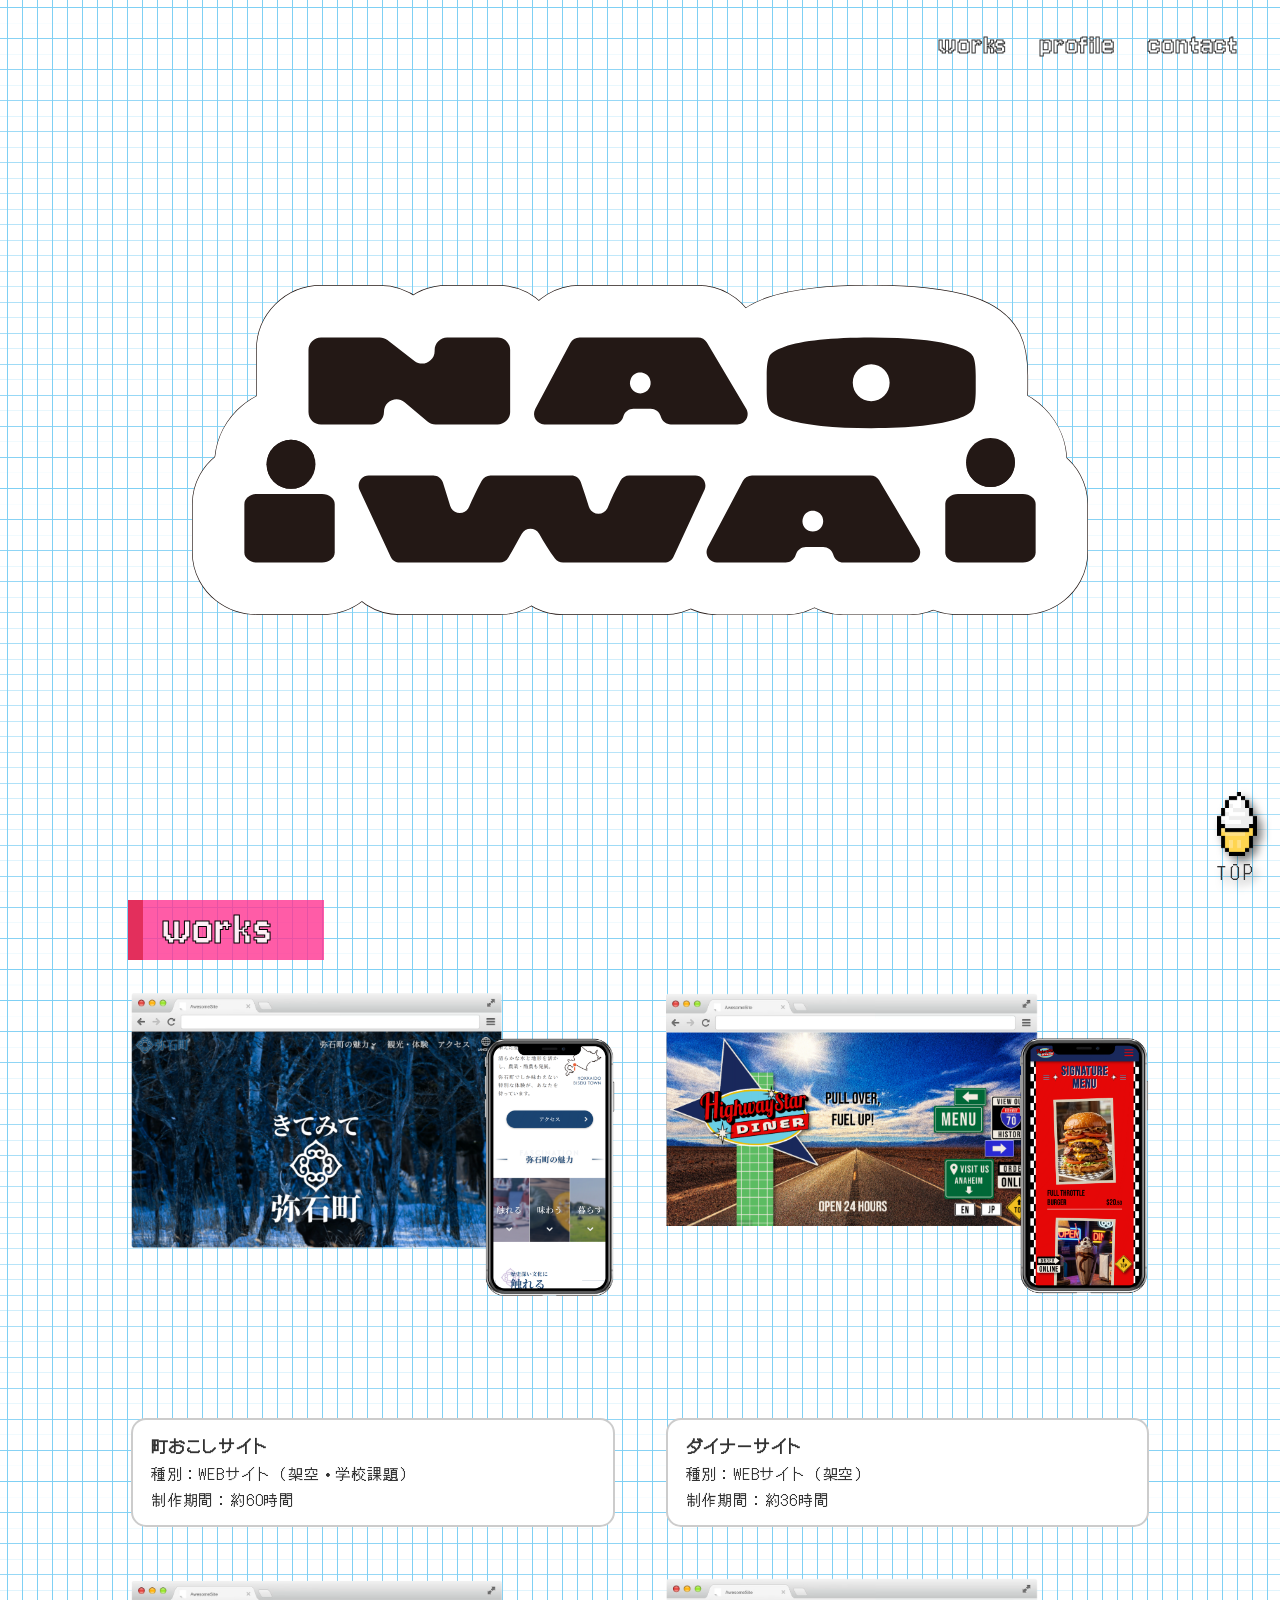
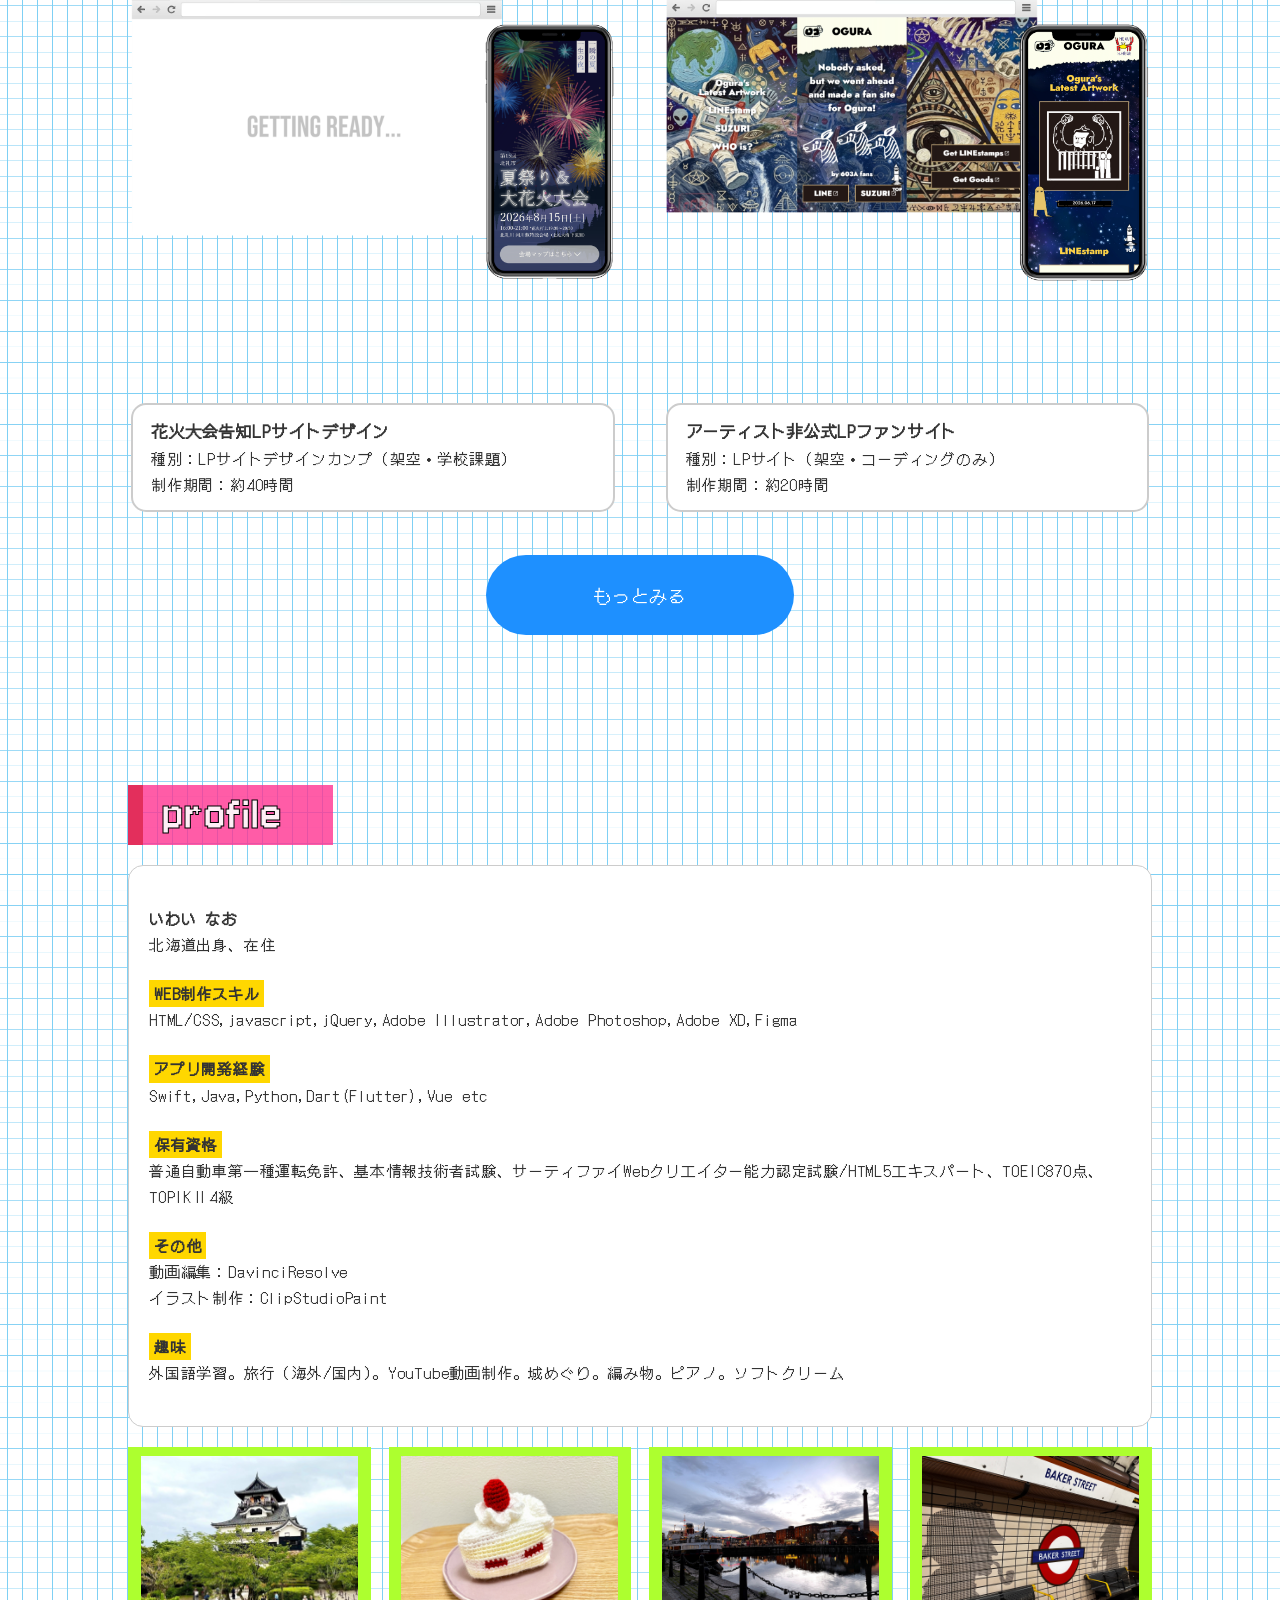
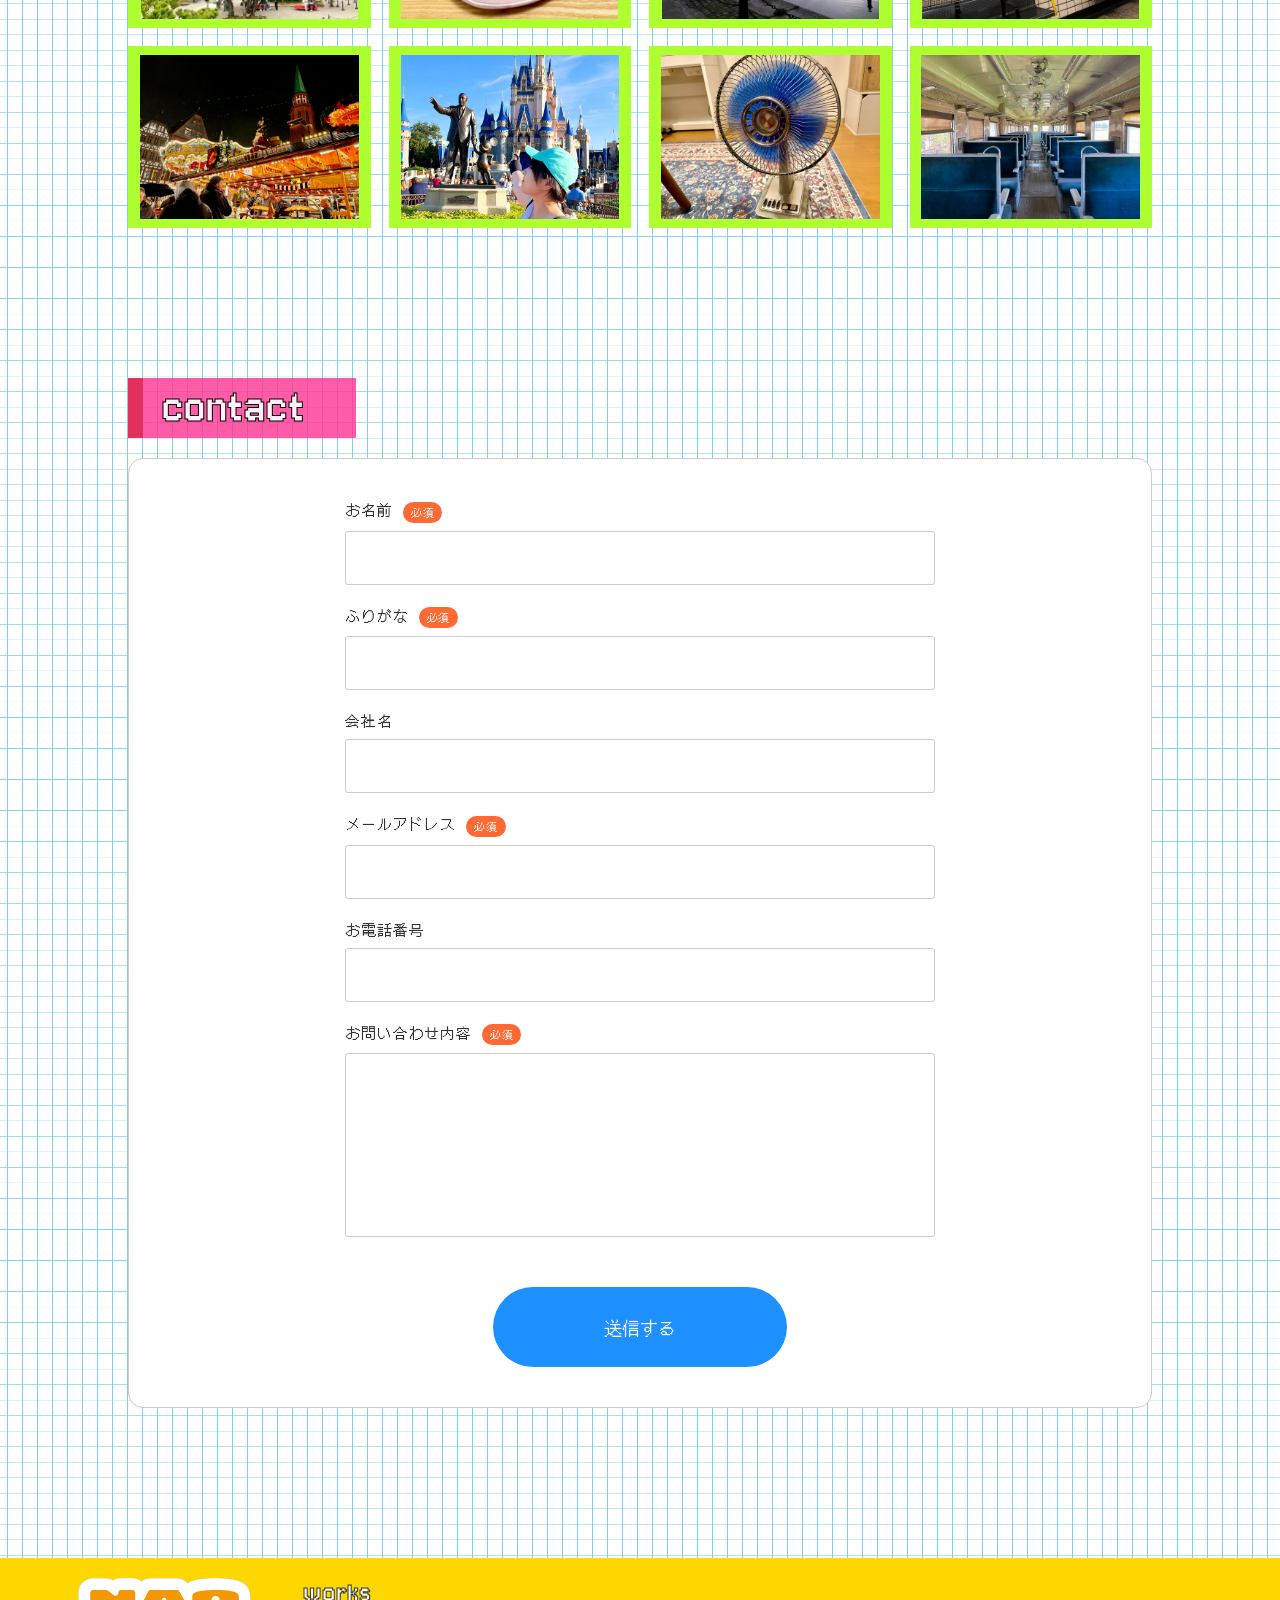
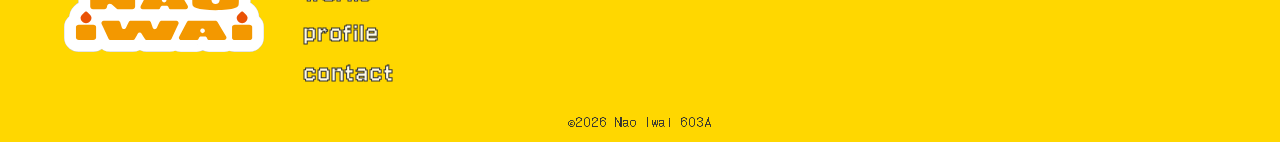
==== commit f8662034: "微修正" ====
--- a/index.html
+++ b/index.html
@@ -99,7 +99,7 @@
                     />
                   </div>
                   <div class="info">
-                    <p class="title">花火大会告知LPサイト</p>
+                    <p class="title">花火大会告知LPサイトデザイン</p>
                     <p>種別：LPサイトデザインカンプ（架空・学校課題）</p>
                     <p>制作期間：約40時間</p>
                   </div>
